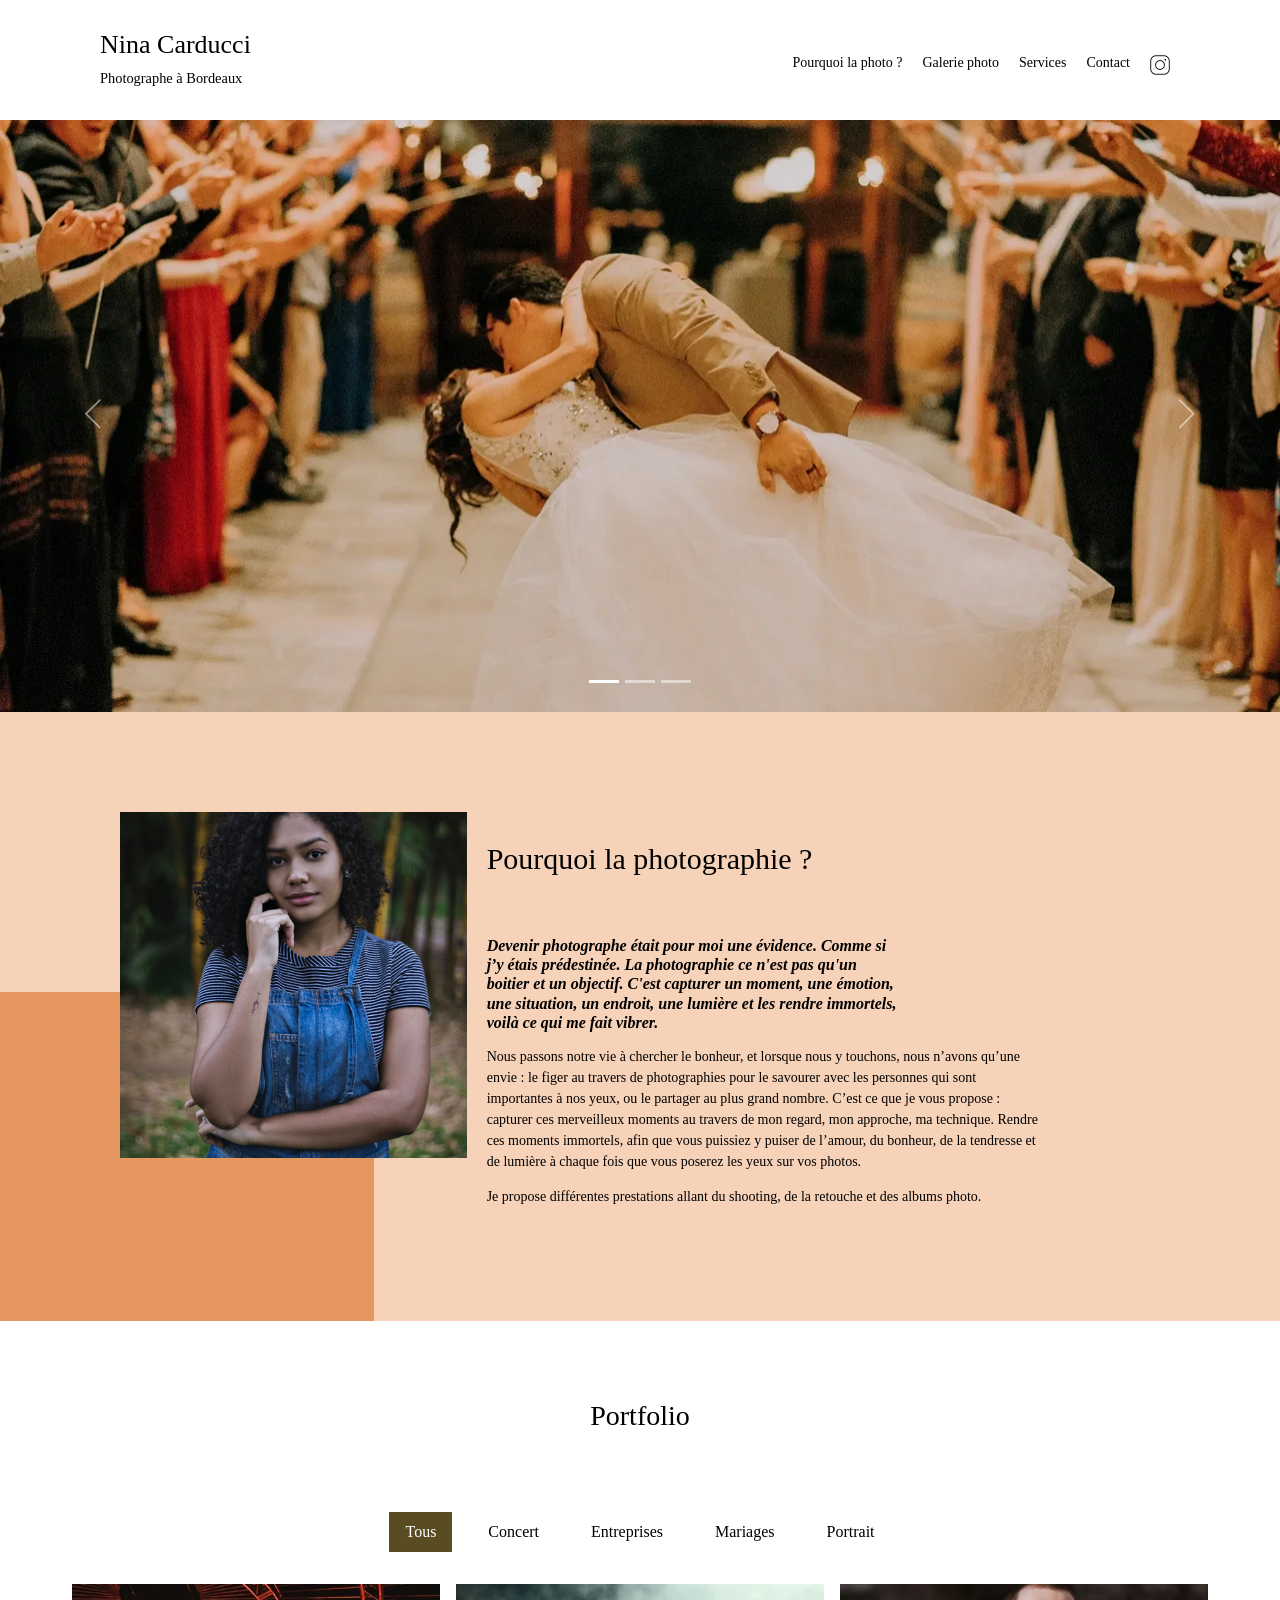
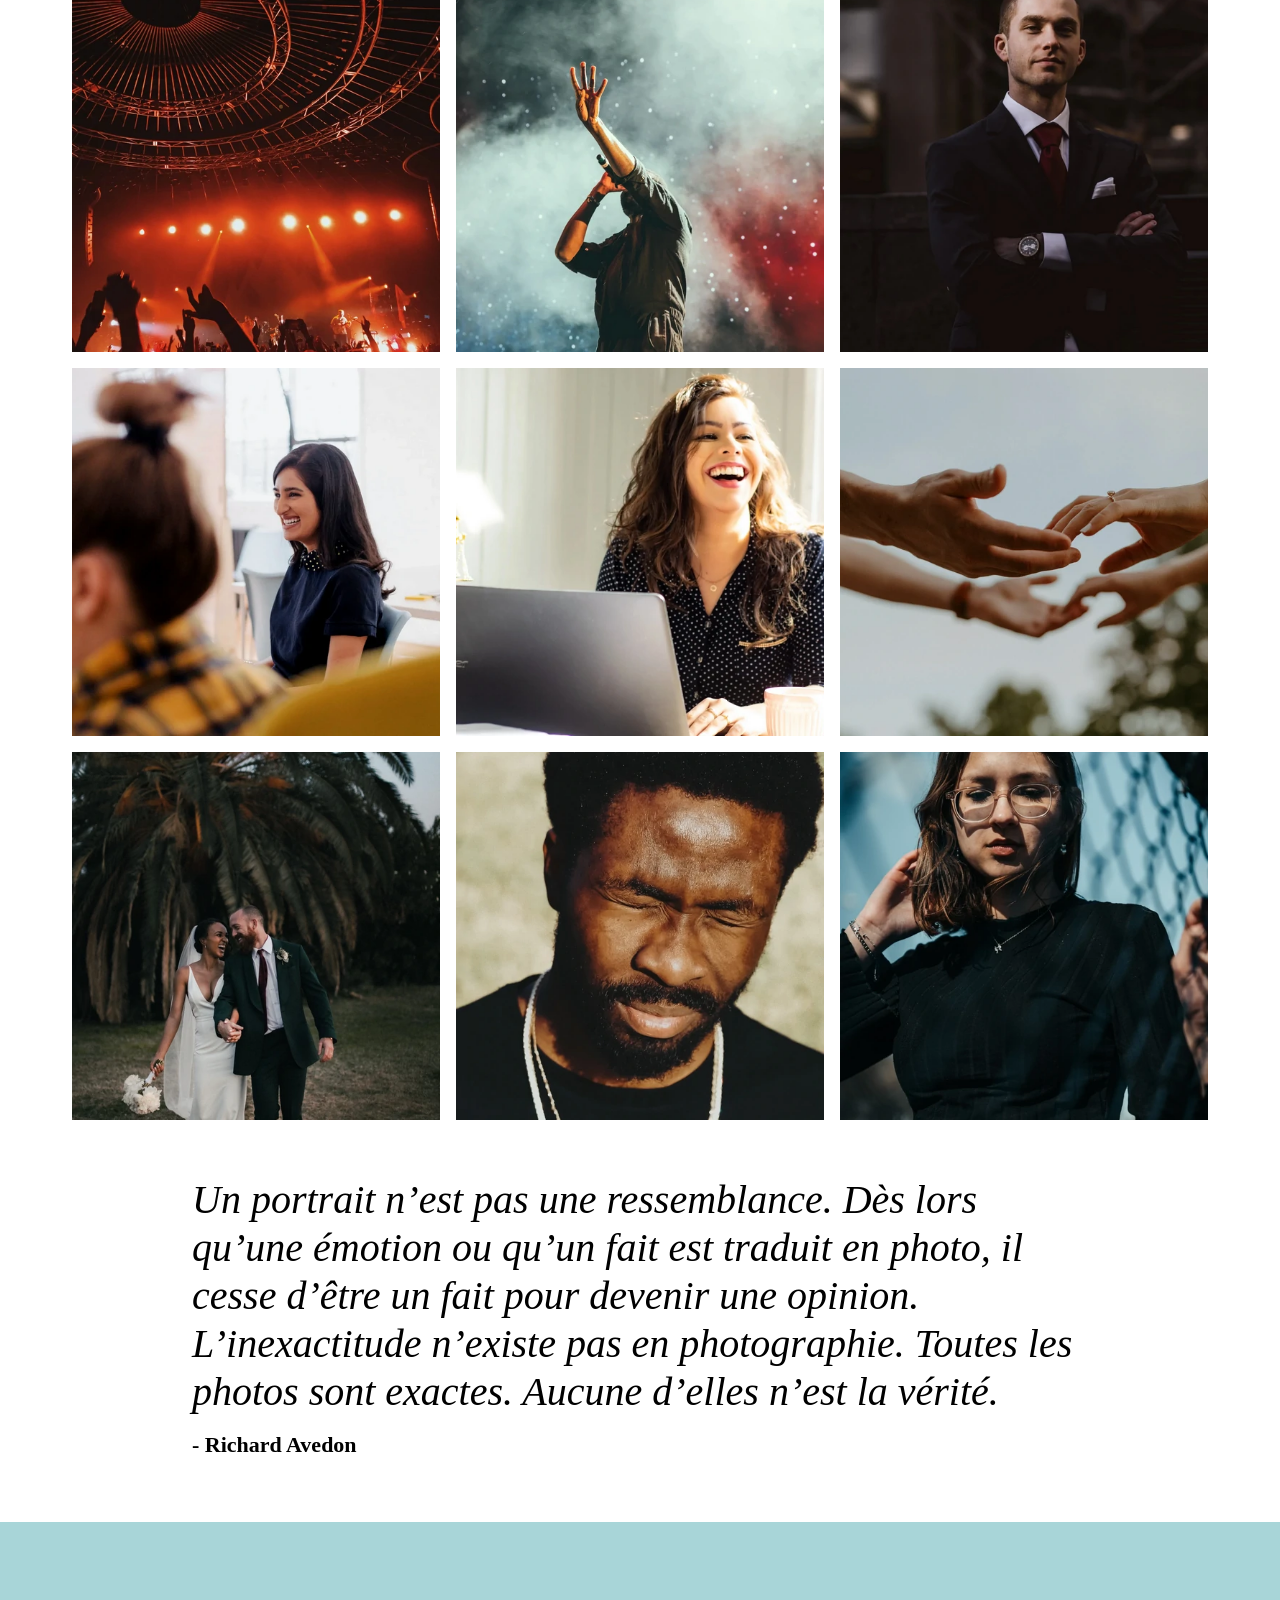
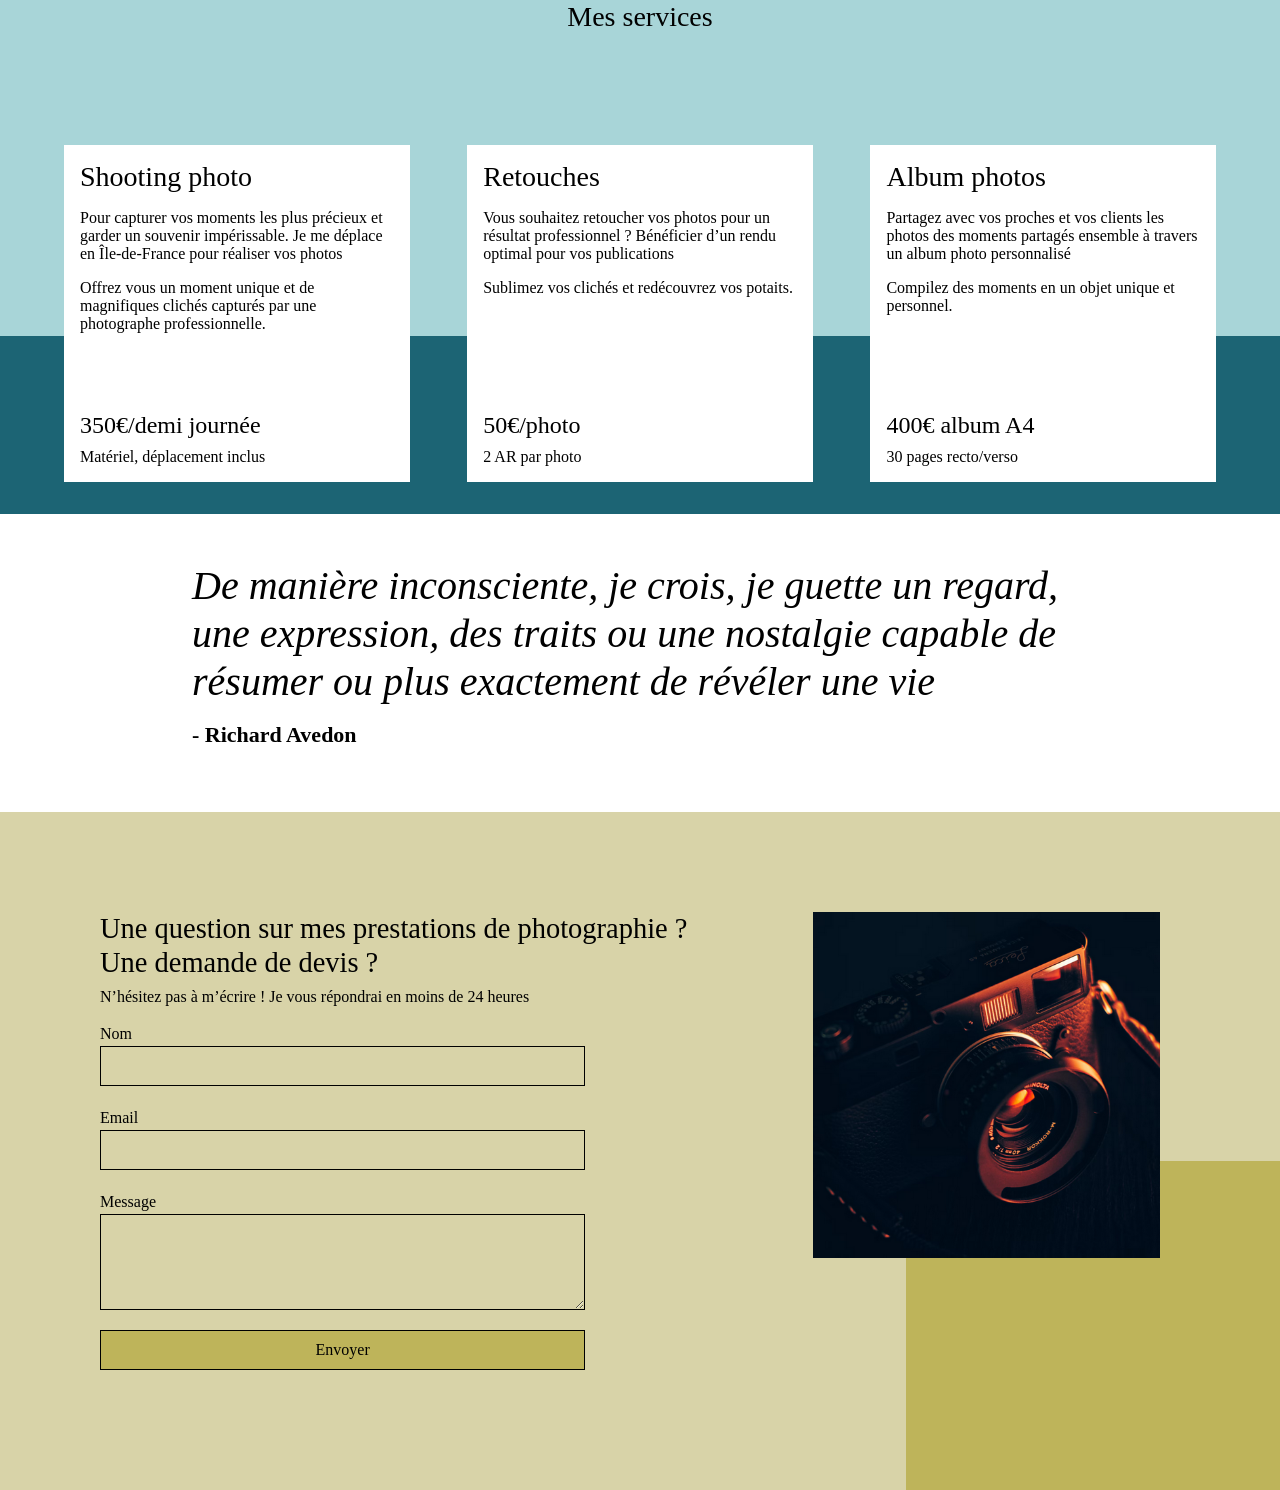
==== index.html @ cb0e4b6d "added rich snippets, social network support and fixed alt" ====
<!DOCTYPE html>
<html lang="fr">
<head>
	<meta name="viewport" content="width=device-width, initial-scale=1.0">
	<meta charset="UTF-8">
	<meta name="description" content="Site de la photographe Nina Carducci qui propose des shootings, de la retouche et des albums photo.">
	<link rel="stylesheet" href="./assets/gfont.css">
	<link rel="stylesheet" href="./assets/style.css">
	<script type="module" src="./assets/scripts.js"></script>
	<script type="module" src="./assets/carousel.js"></script>
	<script type="module" src="./assets/gallery.js"></script>
	<title>Nina Carducci - Photographe</title>

	<!-- Facebook meta tags -->
	<meta property="og:title" content="Nina Carducci - photographe à Bordeaux">
	<meta property="og:site_name" content="Nina Carducci - photographe à Bordeaux">
	<meta property="og:type" content="article">
	<meta property="og:description"
		content="Nina Carducci, photographe à Bordeaux vous propose ses services pour un shooting, une retouche ou la création d'un album personnalisé.">
	<meta property="og:image" content="./assets/images/social-network.webp">
	<meta property="og:url" content="index.html">

	<!-- Twitter meta tags  -->
	<meta name="twitter:card" content="summary_large_image">
	<meta name="twitter:title" content="Nina Carducci - photographe à Bordeaux">
	<meta name="twitter:description"
		content="Nina Carducci, photographe à Bordeaux vous propose ses services pour un shooting, une retouche ou la création d'un album personnalisé.">
	<meta name="twitter:image" content="./assets/images/social-network.webp">
	<meta name="twitter:image:alt" content="Foule dans la fosse à un concert.">

	<!-- Rich snippets -->
	<script type="application/ld+json">
	[
		{
			"@context": "https://schema.org",
			"@type": "LocalBusiness",
			"name": "Nina Carducci Photographe",
			"image": [
				"./assets/images/nina.webp",
				"./assets/images/gallery/portraits/ade-tunji-rVkhWWZFAtQ-unsplash-thumb.webp",
				"./assets/images/gallery/portraits/nino-van-prattenburg--443cl1uR_8-unsplash-thumb.webp"
			],
			"url": "index.html",
			"address": {
				"@type": "PostalAddress",
				"streetAddress": "68 avenue Alsace-Lorraine",
				"postalCode": "33200",
				"addressLocality": "Bordeaux",
				"addressCountry": "FR"
			},
			"telephone": "0556677889",
			"openingHours": "Mo,Tu,We,Th,Fr 10:00-19:00",
			"hasOfferCatalog": {
				"@type": "OfferCatalog",
				"name": "Services de Photographie",
				"itemListElement": [
					{
						"@type": "OfferCatalog",
						"name": "Shooting photo"
					},
					{
						"@type": "OfferCatalog",
						"name": "Retouches"
					},
					{
						"@type": "OfferCatalog",
						"name": "Album photos"
					}
				]
			},
			"priceRange": "$$"
		},
		{
			"@context": "https://schema.org",
			"@type": "Person",
			"name": "Nina Carducci",
			"jobTitle": "Photographe",
			"url": "index.html",
			"sameAs": [
				"https://www.instagram.com/ninacarducci.photo/?hl=fr"
			]
		},
		{
			"@context": "https://schema.org",
			"@type": "Service",
			"name": "Shooting photo",
			"description": "Pour capturer vos moments les plus précieux et garder un souvenir impérissable. Je me déplace en Île-de-France.",
			"serviceType": "Photographic Shooting",
			"provider": {
				"@type": "Person",
				"name": "Nina Carducci"
			},
			"offers": {
				"@type": "Offer",
				"priceCurrency": "EUR",
				"price": "350",
				"description": "demi journée, Matériel et déplacement inclus"
			}
		},
		{
			"@context": "https://schema.org",
			"@type": "Service",
			"name": "Retouches photo",
			"description": "Vous souhaitez retoucher vos photos pour un résultat professionnel ? Bénéficier d’un rendu optimal pour vos publications.",
			"serviceType": "Photo Retouching",
			"provider": {
				"@type": "Person",
				"name": "Nina Carducci"
			},
			"offers": {
				"@type": "Offer",
				"priceCurrency": "EUR",
				"price": "50",
				"description": "par photo, 2 Allers-Retours inclus"
			}
		},
		{
			"@context": "https://schema.org",
			"@type": "Service",
			"name": "Création d'Album photos",
			"description": "Partagez avec vos proches et vos clients les photos des moments partagés ensemble à travers un album photo personnalisé.",
			"serviceType": "Photo Album Creation",
			"provider": {
				"@type": "Person",
				"name": "Nina Carducci"
			},
			"offers": {
				"@type": "Offer",
				"priceCurrency": "EUR",
				"price": "400",
				"description": "album A4, 30 pages recto/verso"
			}
		}
	]
	</script>
</head>
<body>
	<header>
		<h1 class="name">Nina Carducci<br><span id="subtitle">Photographe à Bordeaux</span></h1>
		<nav class="nav">
			<ul>
				<li><a href="#about">Pourquoi la photo ?</a></li>
				<li><a href="#gallery">Galerie photo</a></li>
				<li><a href="#services">Services</a></li>
				<li><a href="#contact">Contact</a></li>
				<li><a class="social-link" href="https://www.instagram.com/ninacarducci.photo/?hl=fr" target="_blank"><img src="assets/images/instagram.png" alt="Instagram"></a></li>
			</ul>
		</nav>
	</header>
	<section class="carousel slide">
		<h2 class="sr-only">Carousel</h2>
		<div class="carousel-indicators"></div>
		<div class="carousel-inner">
			<img src="./assets/images/slider/slide1.webp"
			srcset="./assets/images/slider/640/slide1.webp 640w, ./assets/images/slider/960/slide1.webp 960w, ./assets/images/slider/1280/slide1.webp 1280w"
			class="carousel-item active" fetchpriority=high alt="Image de slide 1">
			<img src="./assets/images/slider/slide2.webp"
			srcset="./assets/images/slider/640/slide2.webp 640w, ./assets/images/slider/960/slide2.webp 960w, ./assets/images/slider/1280/slide2.webp 1280w"
			class="carousel-item" fetchpriority=high alt="Image de slide 2">
			<img src="./assets/images/slider/slide3.webp"
			srcset="./assets/images/slider/640/slide3.webp 640w, ./assets/images/slider/960/slide3.webp 960w, ./assets/images/slider/1280/slide3.webp 1280w"
			class="carousel-item" fetchpriority=high alt="Image de slide 3">
		</div>
		<button class="carousel-control-prev pointer" type="button">
			<img src="assets/icons/chevron_left.svg" alt="Précédent">
		</button>
		<button class="carousel-control-next pointer" type="button">
			<img src="assets/icons/chevron_right.svg" alt="Suivant">
		</button>
	</section>
	<section id="about">
		<div class="picture">
			<img src="./assets/images/nina.webp" alt="Photo de Nina">
		</div>
		<div id="about-me">
			<h2 class="about-me__title">Pourquoi la photographie ?</h2>
			<h3 class="about-me__introduction">Devenir photographe était pour moi une évidence. Comme si j’y étais prédestinée. La photographie ce n'est pas qu'un boitier et un objectif. C'est capturer un moment, une émotion, une situation, un endroit, une lumière et les rendre immortels, voilà ce qui me fait vibrer.</h3>
			<p>Nous passons notre vie à chercher le bonheur, et lorsque nous y touchons, nous n’avons qu’une envie : le figer au travers de photographies pour le savourer avec les personnes qui sont importantes à nos yeux, ou le partager au plus grand nombre.
				C’est ce que je vous propose : capturer ces merveilleux moments au travers de mon regard, mon approche, ma technique. Rendre ces moments immortels, afin que vous puissiez y puiser de l’amour, du bonheur, de la tendresse et de lumière à chaque fois que vous poserez les yeux sur vos photos.</p>
			<p>Je propose différentes prestations allant du shooting, de la retouche et des albums photo.</p>
		</div>
	</section>
	<section id="gallery">
		<div id="image-viewer" class="hidden">
			<button class="previous pointer" type="button"><img src="assets/icons/chevron_left.svg" alt="Précédent"></button>
			<img src="#" alt="Photographie plein format">
			<button class="next pointer" type="button"><img src="assets/icons/chevron_right.svg" alt="Suivant"></button>
		</div>
		<h2 class="title">Portfolio</h2>
		<div id="categories"></div>
		<div class="gallery"></div>
		<div class="quote">
			<figure>
				<blockquote>
					<p class="quote__text">Un portrait n’est pas une ressemblance. Dès lors qu’une émotion ou qu’un fait est traduit en photo, il cesse d’être un fait pour devenir une opinion. L’inexactitude n’existe pas en photographie. Toutes les photos sont exactes. Aucune d’elles n’est la vérité.</p>
				</blockquote>
				<figcaption class="quote__author">- Richard Avedon</figcaption>
			</figure>
		</div>
	</section>
	<section id="services">
		<h2 class="title">Mes services</h2>
		<div class="container">
			<div class="service">
				<div class="service__description">
					<h3 class="service__title">Shooting photo</h3>
					<p>Pour capturer vos moments les plus précieux et garder un souvenir impérissable. Je me déplace en Île-de-France pour réaliser vos photos</p>
					<p>Offrez vous un moment unique et de magnifiques clichés capturés par une photographe professionnelle.</p>
				</div>
				<div class="service__price">
					<h4>350€/demi journée</h4>
					<span>Matériel, déplacement inclus</span>
				</div>

			</div>
			<div class="service">
				<div class="service__description">
					<h3 class="service__title">Retouches</h3>
					<p>Vous souhaitez retoucher vos photos pour un résultat professionnel ? Bénéficier d’un rendu optimal pour vos publications</p>
					<p>Sublimez vos clichés et redécouvrez vos potaits.</p>
				</div>
				<div class="service__price">
					<h4>50€/photo</h4>
					<span>2 AR par photo</span>
				</div>
			</div>
			<div class="service">
				<div class="service__description">
					<h3 class="service__title">Album photos</h3>
					<p>Partagez avec vos proches et vos clients les photos des moments partagés ensemble à travers un album photo personnalisé</p>
					<p>Compilez des moments en un objet unique et personnel.</p>
				</div>
				<div class="service__price">
					<h4>400€ album A4</h4>
					<span>30 pages recto/verso</span>
				</div>
			</div>
		</div>
	</section>
	<section class="quote">
		<h2 class="sr-only">Quote</h2>
		<figure>
			<blockquote>
				<p class="quote__text">De manière inconsciente, je crois, je guette un regard, une expression, des traits ou une nostalgie capable de résumer ou plus exactement de révéler une vie</p>
			</blockquote>
			<figcaption class="quote__author">- Richard Avedon</figcaption>
		</figure>
	</section>
	<section id="contact">
		<div class="container">
			<div class="form-container">
				<h2>Une question sur mes prestations de photographie ?<br>Une demande de devis ?</h2>
				<p> N’hésitez pas à m’écrire ! Je vous répondrai en moins de 24 heures</p>
				<form action="#" method="post">
					<label for="nom">Nom</label>
					<input type="text" name="nom" id="nom">
					<label for="email">Email</label>
					<input type="email" name="email" id="email">
					<label for="message">Message</label>
					<textarea name="message" id="message" cols="30" rows="10"></textarea>
					<input type="submit" value="Envoyer">
				</form>
			</div>
			<div class="picture right">
				<img src="./assets/images/camera.webp" alt="Appareil photo">
			</div>
		</div>
	</section>
</body>
</html>
---- assets/gfont.css ----
/* cyrillic-ext */
@font-face {
    font-family: 'Inter';
    font-style: normal;
    font-weight: 400;
    font-display: swap;
    src: url(https://fonts.gstatic.com/s/inter/v20/UcCO3FwrK3iLTeHuS_nVMrMxCp50SjIw2boKoduKmMEVuLyfAZJhiI2B.woff2) format('woff2');
    unicode-range: U+0460-052F, U+1C80-1C8A, U+20B4, U+2DE0-2DFF, U+A640-A69F, U+FE2E-FE2F;
}

/* cyrillic */
@font-face {
    font-family: 'Inter';
    font-style: normal;
    font-weight: 400;
    font-display: swap;
    src: url(https://fonts.gstatic.com/s/inter/v20/UcCO3FwrK3iLTeHuS_nVMrMxCp50SjIw2boKoduKmMEVuLyfAZthiI2B.woff2) format('woff2');
    unicode-range: U+0301, U+0400-045F, U+0490-0491, U+04B0-04B1, U+2116;
}

/* greek-ext */
@font-face {
    font-family: 'Inter';
    font-style: normal;
    font-weight: 400;
    font-display: swap;
    src: url(https://fonts.gstatic.com/s/inter/v20/UcCO3FwrK3iLTeHuS_nVMrMxCp50SjIw2boKoduKmMEVuLyfAZNhiI2B.woff2) format('woff2');
    unicode-range: U+1F00-1FFF;
}

/* greek */
@font-face {
    font-family: 'Inter';
    font-style: normal;
    font-weight: 400;
    font-display: swap;
    src: url(https://fonts.gstatic.com/s/inter/v20/UcCO3FwrK3iLTeHuS_nVMrMxCp50SjIw2boKoduKmMEVuLyfAZxhiI2B.woff2) format('woff2');
    unicode-range: U+0370-0377, U+037A-037F, U+0384-038A, U+038C, U+038E-03A1, U+03A3-03FF;
}

/* vietnamese */
@font-face {
    font-family: 'Inter';
    font-style: normal;
    font-weight: 400;
    font-display: swap;
    src: url(https://fonts.gstatic.com/s/inter/v20/UcCO3FwrK3iLTeHuS_nVMrMxCp50SjIw2boKoduKmMEVuLyfAZBhiI2B.woff2) format('woff2');
    unicode-range: U+0102-0103, U+0110-0111, U+0128-0129, U+0168-0169, U+01A0-01A1, U+01AF-01B0, U+0300-0301, U+0303-0304, U+0308-0309, U+0323, U+0329, U+1EA0-1EF9, U+20AB;
}

/* latin-ext */
@font-face {
    font-family: 'Inter';
    font-style: normal;
    font-weight: 400;
    font-display: swap;
    src: url(https://fonts.gstatic.com/s/inter/v20/UcCO3FwrK3iLTeHuS_nVMrMxCp50SjIw2boKoduKmMEVuLyfAZFhiI2B.woff2) format('woff2');
    unicode-range: U+0100-02BA, U+02BD-02C5, U+02C7-02CC, U+02CE-02D7, U+02DD-02FF, U+0304, U+0308, U+0329, U+1D00-1DBF, U+1E00-1E9F, U+1EF2-1EFF, U+2020, U+20A0-20AB, U+20AD-20C0, U+2113, U+2C60-2C7F, U+A720-A7FF;
}

/* latin */
@font-face {
    font-family: 'Inter';
    font-style: normal;
    font-weight: 400;
    font-display: swap;
    src: url(https://fonts.gstatic.com/s/inter/v20/UcCO3FwrK3iLTeHuS_nVMrMxCp50SjIw2boKoduKmMEVuLyfAZ9hiA.woff2) format('woff2');
    unicode-range: U+0000-00FF, U+0131, U+0152-0153, U+02BB-02BC, U+02C6, U+02DA, U+02DC, U+0304, U+0308, U+0329, U+2000-206F, U+20AC, U+2122, U+2191, U+2193, U+2212, U+2215, U+FEFF, U+FFFD;
}

/* cyrillic-ext */
@font-face {
    font-family: 'Spectral';
    font-style: italic;
    font-weight: 300;
    font-display: swap;
    src: url(https://fonts.gstatic.com/s/spectral/v15/rnCu-xNNww_2s0amA9M8qtHEWfmFXUIJ.woff2) format('woff2');
    unicode-range: U+0460-052F, U+1C80-1C8A, U+20B4, U+2DE0-2DFF, U+A640-A69F, U+FE2E-FE2F;
}

/* cyrillic */
@font-face {
    font-family: 'Spectral';
    font-style: italic;
    font-weight: 300;
    font-display: swap;
    src: url(https://fonts.gstatic.com/s/spectral/v15/rnCu-xNNww_2s0amA9M8qtHEWfCFXUIJ.woff2) format('woff2');
    unicode-range: U+0301, U+0400-045F, U+0490-0491, U+04B0-04B1, U+2116;
}

/* vietnamese */
@font-face {
    font-family: 'Spectral';
    font-style: italic;
    font-weight: 300;
    font-display: swap;
    src: url(https://fonts.gstatic.com/s/spectral/v15/rnCu-xNNww_2s0amA9M8qtHEWfuFXUIJ.woff2) format('woff2');
    unicode-range: U+0102-0103, U+0110-0111, U+0128-0129, U+0168-0169, U+01A0-01A1, U+01AF-01B0, U+0300-0301, U+0303-0304, U+0308-0309, U+0323, U+0329, U+1EA0-1EF9, U+20AB;
}

/* latin-ext */
@font-face {
    font-family: 'Spectral';
    font-style: italic;
    font-weight: 300;
    font-display: swap;
    src: url(https://fonts.gstatic.com/s/spectral/v15/rnCu-xNNww_2s0amA9M8qtHEWfqFXUIJ.woff2) format('woff2');
    unicode-range: U+0100-02BA, U+02BD-02C5, U+02C7-02CC, U+02CE-02D7, U+02DD-02FF, U+0304, U+0308, U+0329, U+1D00-1DBF, U+1E00-1E9F, U+1EF2-1EFF, U+2020, U+20A0-20AB, U+20AD-20C0, U+2113, U+2C60-2C7F, U+A720-A7FF;
}

/* latin */
@font-face {
    font-family: 'Spectral';
    font-style: italic;
    font-weight: 300;
    font-display: swap;
    src: url(https://fonts.gstatic.com/s/spectral/v15/rnCu-xNNww_2s0amA9M8qtHEWfSFXQ.woff2) format('woff2');
    unicode-range: U+0000-00FF, U+0131, U+0152-0153, U+02BB-02BC, U+02C6, U+02DA, U+02DC, U+0304, U+0308, U+0329, U+2000-206F, U+20AC, U+2122, U+2191, U+2193, U+2212, U+2215, U+FEFF, U+FFFD;
}

/* cyrillic-ext */
@font-face {
    font-family: 'Spectral';
    font-style: italic;
    font-weight: 400;
    font-display: swap;
    src: url(https://fonts.gstatic.com/s/spectral/v15/rnCt-xNNww_2s0amA9M8onfmTMuk.woff2) format('woff2');
    unicode-range: U+0460-052F, U+1C80-1C8A, U+20B4, U+2DE0-2DFF, U+A640-A69F, U+FE2E-FE2F;
}

/* cyrillic */
@font-face {
    font-family: 'Spectral';
    font-style: italic;
    font-weight: 400;
    font-display: swap;
    src: url(https://fonts.gstatic.com/s/spectral/v15/rnCt-xNNww_2s0amA9M8on7mTMuk.woff2) format('woff2');
    unicode-range: U+0301, U+0400-045F, U+0490-0491, U+04B0-04B1, U+2116;
}

/* vietnamese */
@font-face {
    font-family: 'Spectral';
    font-style: italic;
    font-weight: 400;
    font-display: swap;
    src: url(https://fonts.gstatic.com/s/spectral/v15/rnCt-xNNww_2s0amA9M8onXmTMuk.woff2) format('woff2');
    unicode-range: U+0102-0103, U+0110-0111, U+0128-0129, U+0168-0169, U+01A0-01A1, U+01AF-01B0, U+0300-0301, U+0303-0304, U+0308-0309, U+0323, U+0329, U+1EA0-1EF9, U+20AB;
}

/* latin-ext */
@font-face {
    font-family: 'Spectral';
    font-style: italic;
    font-weight: 400;
    font-display: swap;
    src: url(https://fonts.gstatic.com/s/spectral/v15/rnCt-xNNww_2s0amA9M8onTmTMuk.woff2) format('woff2');
    unicode-range: U+0100-02BA, U+02BD-02C5, U+02C7-02CC, U+02CE-02D7, U+02DD-02FF, U+0304, U+0308, U+0329, U+1D00-1DBF, U+1E00-1E9F, U+1EF2-1EFF, U+2020, U+20A0-20AB, U+20AD-20C0, U+2113, U+2C60-2C7F, U+A720-A7FF;
}

/* latin */
@font-face {
    font-family: 'Spectral';
    font-style: italic;
    font-weight: 400;
    font-display: swap;
    src: url(https://fonts.gstatic.com/s/spectral/v15/rnCt-xNNww_2s0amA9M8onrmTA.woff2) format('woff2');
    unicode-range: U+0000-00FF, U+0131, U+0152-0153, U+02BB-02BC, U+02C6, U+02DA, U+02DC, U+0304, U+0308, U+0329, U+2000-206F, U+20AC, U+2122, U+2191, U+2193, U+2212, U+2215, U+FEFF, U+FFFD;
}

/* cyrillic-ext */
@font-face {
    font-family: 'Spectral';
    font-style: italic;
    font-weight: 800;
    font-display: swap;
    src: url(https://fonts.gstatic.com/s/spectral/v15/rnCu-xNNww_2s0amA9M8qt3AWfmFXUIJ.woff2) format('woff2');
    unicode-range: U+0460-052F, U+1C80-1C8A, U+20B4, U+2DE0-2DFF, U+A640-A69F, U+FE2E-FE2F;
}

/* cyrillic */
@font-face {
    font-family: 'Spectral';
    font-style: italic;
    font-weight: 800;
    font-display: swap;
    src: url(https://fonts.gstatic.com/s/spectral/v15/rnCu-xNNww_2s0amA9M8qt3AWfCFXUIJ.woff2) format('woff2');
    unicode-range: U+0301, U+0400-045F, U+0490-0491, U+04B0-04B1, U+2116;
}

/* vietnamese */
@font-face {
    font-family: 'Spectral';
    font-style: italic;
    font-weight: 800;
    font-display: swap;
    src: url(https://fonts.gstatic.com/s/spectral/v15/rnCu-xNNww_2s0amA9M8qt3AWfuFXUIJ.woff2) format('woff2');
    unicode-range: U+0102-0103, U+0110-0111, U+0128-0129, U+0168-0169, U+01A0-01A1, U+01AF-01B0, U+0300-0301, U+0303-0304, U+0308-0309, U+0323, U+0329, U+1EA0-1EF9, U+20AB;
}

/* latin-ext */
@font-face {
    font-family: 'Spectral';
    font-style: italic;
    font-weight: 800;
    font-display: swap;
    src: url(https://fonts.gstatic.com/s/spectral/v15/rnCu-xNNww_2s0amA9M8qt3AWfqFXUIJ.woff2) format('woff2');
    unicode-range: U+0100-02BA, U+02BD-02C5, U+02C7-02CC, U+02CE-02D7, U+02DD-02FF, U+0304, U+0308, U+0329, U+1D00-1DBF, U+1E00-1E9F, U+1EF2-1EFF, U+2020, U+20A0-20AB, U+20AD-20C0, U+2113, U+2C60-2C7F, U+A720-A7FF;
}

/* latin */
@font-face {
    font-family: 'Spectral';
    font-style: italic;
    font-weight: 800;
    font-display: swap;
    src: url(https://fonts.gstatic.com/s/spectral/v15/rnCu-xNNww_2s0amA9M8qt3AWfSFXQ.woff2) format('woff2');
    unicode-range: U+0000-00FF, U+0131, U+0152-0153, U+02BB-02BC, U+02C6, U+02DA, U+02DC, U+0304, U+0308, U+0329, U+2000-206F, U+20AC, U+2122, U+2191, U+2193, U+2212, U+2215, U+FEFF, U+FFFD;
}

/* cyrillic-ext */
@font-face {
    font-family: 'Spectral';
    font-style: normal;
    font-weight: 400;
    font-display: swap;
    src: url(https://fonts.gstatic.com/s/spectral/v15/rnCr-xNNww_2s0amA9M0knj-SA.woff2) format('woff2');
    unicode-range: U+0460-052F, U+1C80-1C8A, U+20B4, U+2DE0-2DFF, U+A640-A69F, U+FE2E-FE2F;
}

/* cyrillic */
@font-face {
    font-family: 'Spectral';
    font-style: normal;
    font-weight: 400;
    font-display: swap;
    src: url(https://fonts.gstatic.com/s/spectral/v15/rnCr-xNNww_2s0amA9M9knj-SA.woff2) format('woff2');
    unicode-range: U+0301, U+0400-045F, U+0490-0491, U+04B0-04B1, U+2116;
}

/* vietnamese */
@font-face {
    font-family: 'Spectral';
    font-style: normal;
    font-weight: 400;
    font-display: swap;
    src: url(https://fonts.gstatic.com/s/spectral/v15/rnCr-xNNww_2s0amA9M2knj-SA.woff2) format('woff2');
    unicode-range: U+0102-0103, U+0110-0111, U+0128-0129, U+0168-0169, U+01A0-01A1, U+01AF-01B0, U+0300-0301, U+0303-0304, U+0308-0309, U+0323, U+0329, U+1EA0-1EF9, U+20AB;
}

/* latin-ext */
@font-face {
    font-family: 'Spectral';
    font-style: normal;
    font-weight: 400;
    font-display: swap;
    src: url(https://fonts.gstatic.com/s/spectral/v15/rnCr-xNNww_2s0amA9M3knj-SA.woff2) format('woff2');
    unicode-range: U+0100-02BA, U+02BD-02C5, U+02C7-02CC, U+02CE-02D7, U+02DD-02FF, U+0304, U+0308, U+0329, U+1D00-1DBF, U+1E00-1E9F, U+1EF2-1EFF, U+2020, U+20A0-20AB, U+20AD-20C0, U+2113, U+2C60-2C7F, U+A720-A7FF;
}

/* latin */
@font-face {
    font-family: 'Spectral';
    font-style: normal;
    font-weight: 400;
    font-display: swap;
    src: url(https://fonts.gstatic.com/s/spectral/v15/rnCr-xNNww_2s0amA9M5kng.woff2) format('woff2');
    unicode-range: U+0000-00FF, U+0131, U+0152-0153, U+02BB-02BC, U+02C6, U+02DA, U+02DC, U+0304, U+0308, U+0329, U+2000-206F, U+20AC, U+2122, U+2191, U+2193, U+2212, U+2215, U+FEFF, U+FFFD;
}
---- assets/style.css ----
.sr-only {
	position: absolute;
	width: 1px;
	height: 1px;
	padding: 0;
	margin: -1px;
	overflow: hidden;
	clip: rect(0, 0, 0, 0);
	white-space: nowrap;
	border-width: 0;
}

.hidden {
	display: none !important;
}

h4 {
	margin-top: 0;
	margin-bottom: 0.5rem;
	font-weight: 500;
	line-height: 1.2;
}

p {
	display: block;
	margin-block-start: 1em;
	margin-block-end: 1em;
	margin-inline-start: 0px;
	margin-inline-end: 0px;
	unicode-bidi: isolate;
}

* {
	font-family: 'Inter';
	font-style: normal;
	box-sizing: border-box;
	scroll-behavior: smooth;
}

#subtitle {
	font-size: 0.9rem;
}

body {
	max-width: 1920px;
	margin: auto;
}

blockquote,
figure {
	margin: 0 0 1rem;
}

.pointer {
	cursor: pointer;
}

.differed-img {
	visibility: hidden;
}

header {
	background-color: white;
	position: sticky;
	top:0;
	z-index: 1000;
	display: flex;
	justify-content: space-between;
	padding-inline: 100px;
	padding-block: 30px;
	align-items: center;
}

header .name {
	font-size: 26px;
	font-weight: 500;
	margin: 0;
}

.nav ul {
	display: flex;
	list-style-type: none;
	font-size: 14px;
	margin-bottom: 0;
}

.nav li {
	padding-inline: 10px;
}

.nav a {
	text-decoration: none;
	color: #000
}

.social-link img {
	width: 20px;
}

.carousel {
	position: relative;
}

.carousel-inner {
	display: flex;
	overflow: hidden;
}

.carousel-item {
	display: flex;
	width: 100%;
}

.carousel-item img {
	width: 100%;
}

.carousel-indicators {
	position: absolute;
	left: 50%;
	bottom: 10px;
	z-index: 1;
	transform: translateX(-50%);
	margin-bottom: 1rem;
}

.carousel-indicators button {
	border-radius: 0;
	border: 0;
	width: 30px;
	height: 3px;
	margin-left: 3px;
	margin-right: 3px;
	opacity: 50%;
	background: white;
}

.carousel-indicators button.active {
	opacity: 100%;
}

button[class^="carousel-control"] {
	position: absolute;
	top: 0;
	height: 100%;
	width: 15%;
	background: none;
	border: 0;
	color: white;
	opacity: 50%;
}

button[class^="carousel-control"] > img {
	width: 3.5rem;
	height: 3.5rem;
	pointer-events: none;
	filter: invert(1);
}

.carousel-control-prev {
	left: 0;
}

.carousel-control-next {
	right: 0;
}

#about {
	display: flex;
	background-color: #F6D2B8;
	padding-inline: 100px;
	padding-block: 100px;
	position: relative;
}

#about .picture::before {
	content: ' ';
	background-color: #E5975F;
	width: 374px;
	height: 329px;
	position: absolute;
	bottom: 0;
	left: 0;
	z-index: -1;
}

.picture {
	max-width: 95%;
	aspect-ratio: 1;
	position: unset;
	flex: 1;
	margin: 0 20px;
	z-index: 0;
}

.picture img {
	width: 100%;
}

#about-me {
	flex: 2
}

.about-me__title {
	margin-top: 1em;
	margin-bottom: 60px;
	font-size: 30px;
	font-weight: 500;
}

.about-me__introduction {
	font-family: 'Spectral';
	font-weight: 800;
	font-style: italic;
	width: 60%;
	font-size: 1rem;
	margin: 0;
	margin-bottom: 0.5rem;
	line-height: 1.2;
}

#about-me p {
	width: 80%;
	font-size: 14px;
	line-height: 1.5;
}

.title {
	text-align: center;
	padding-block: 2em;
	font-size: 1.75rem;
	font-weight: 500;
	z-index: 1;
}

#categories,
#categories button {
	height: 40px;
}

#categories {
	display: flex;
	justify-content: center;
	align-items: center;
	gap: 20px;
	flex-wrap: wrap;
	margin-top: 1.5rem;
	margin-bottom: 1.5rem;
	height: fit-content;
}

#categories button {
	background: none;
	border: 0;
	border-radius: 0;
	color: black;
	padding: 0.5rem 1rem;
	transition: color 0.15s ease-in-out, background-color 0.15s ease-in-out, border-color 0.15s ease-in-out;
	font-size: 1rem;
	font-weight: 400;
	line-height: 1.5;
	cursor: pointer;
}

#categories button.active {
	background: #594b22;
	color: white;
	cursor: default;
}

#image-viewer {
	display: flex;
	justify-content: center;
	align-items: center;
	position: fixed;
	width: 100%;
	height: 100%;
	top: 0;
	left: 0;
	background: #000000b7;
	z-index: 9999;
}

#image-viewer button {
	display: flex;
	justify-content: center;
	align-items: center;
	width: 40px;
	height: 40px;
	border: 0;
	border-radius: 0;
	color: black;
}

#image-viewer button img {
	height: 30px;
	pointer-events: none;
}

#image-viewer button.previous {
	position: absolute;
	top: 50%;
	left: 5px;
	transform: translateY(-50%);
}

#image-viewer button.next {
	position: absolute;
	top: 50%;
	right: 5px;
	transform: translateY(-50%);
}

#image-viewer>img {
	max-width: 80%;
	max-height: 80%;
}

.gallery .nav {
	justify-content: center;
}

.nav-pills .nav-link.active, .nav-pills .show > .nav-link {
	cursor: default;
	color: #fff;
	background-color: #585328;
	border-radius:0 ;
}

.nav-pills .nav-link {
	color: #000
}

.item-column {
	position: relative;
	margin-bottom: 0 !important;
	padding: 0;
}

.item-column::after{
	content: "";
	display: block;
	padding-bottom: 100%;

}

.gallery {
	display: flex;
	flex-wrap: wrap;
	justify-content: center;
}

.gallery img {
	width: 30%;
	aspect-ratio: 1;
	object-fit: cover;
	padding: .5em;
	cursor: pointer;
}

.mg-prev, .mg-next {
	width: 30px;
	height: 30px;
	border-radius: 00%;
	justify-content: center;
	align-items: center;
	display: flex;
	font-size: 24px;
	cursor: pointer;
}

.quote {
	font-family: 'Spectral';
	font-style: italic;
	width: 70%;
	margin: auto;
	padding-block: 3em;
}

.quote__text {
	font-family: 'Spectral';
	font-style: italic;
	font-weight: 300;
	font-size: calc(1.375rem + 1.5vw);
	margin: 0;
	margin-bottom: 0.5rem;
	line-height: 1.2;
}

.quote__author {
	font-family: Spectral;
	font-weight: 800;
	font-size: 22px;
}

#services {
	display: flex;
	flex-direction: column;
	align-items: center;
	margin: auto;
	background-color: #A8D5D8 ;
	position: relative;
}

#services::before{
	content: ' ';
	background-color: #1C6474;
	position: absolute;
	width: 100%;
	height: 30%;
	bottom: 0;
	left: 0;
	z-index: 0;
}

#services .container {
	justify-content: space-between;
	display: flex;
	padding: 2rem 4rem;
	max-width: 1425px;
}

.service__title {
	font-size: 1.75rem;
	font-weight: 500;
	margin: 0;
}

.service {
	background-color: white;
	max-width: 390px;
	width: 30%;
	height: 337px;
	padding: 1em;
	display: flex;
	flex-direction: column;
	justify-content: space-between;
	z-index: 1;
}

.service__price h4 {
	font-size: 1.5rem;
}

#contact {
	margin: auto;
	background-color: #D8D3A8 ;
	position: relative;
	padding-inline: 100px;
	padding-block: 100px;
}

#contact .container {
	display: flex;
}

.picture.right::before {
	content: ' ';
	background-color: #BEB45A;
	width: 374px;
	height: 329px;
	position: absolute;
	bottom: 0;
	right: 0;
	z-index: -1;
}

.form-container {
	flex : 2;
}

.form-container h2 {
	font-size: calc(1.3rem + 0.6vw);
	margin-top: 0;
	margin-bottom: 0.5rem;
	font-weight: 500;
	line-height: 1.2;
}

.form-container p {
	margin-top: 0;
	margin-bottom: 1rem;
}

form {
	display: flex;
	flex-direction: column;
	width: 70%;
	align-items: flex-start;
}

form label {
	line-height: 1.5;
}

form input {
	width: 100%;
	background-color: transparent;
	border: solid 1px;
	height: 2.5em;
	margin: 0;
	margin-bottom: 20px;
	padding: 1px 0;
	font-family: inherit;
	font-size: inherit;
	line-height: inherit;
}

form textarea {
	width: 100%;
	background-color: transparent;
	border: solid 1px;
	height: 5em;
	line-height: 2.5em;
	font-size: 1.2em;
	margin-bottom: 20px;
}

input[type="submit"] {
	background-color: #BEB45A;
	padding: .5em 1em
}

@media (min-width: 1200px) {
	.quote__text {
		font-size: 2.5rem;
	}

	h4,
	.h4 {
		font-size: 1.5rem;
	}
}

@media all and (max-width: 1180px) {
	#about, #contact .container {
		align-items: center;
	}
	.about-me__title {
		margin-top: 0;
		margin-bottom: 1em;
	}
	#about-me h3, #about-me p {
		width: 100%;
	}
}

@media all and (max-width: 1000px) {
	#about{
		flex-direction: column;

	}
	#about .picture::before {
		width: 100%;
		height: 30%;
		position: absolute;
		bottom: auto;
		top: 0;
		left: 0;
		z-index: -1;
	}
	.about-me__title{
		text-align: center;
		margin-top: 1em;
	}
	#services .container {
		flex-direction: column;
		gap: 4rem;
	}
	.service {
		width: 100%;
		max-width: 100%;
		height: auto;
	}
	.service__description{
		margin-bottom: 1em;
	}

	#services::before{
		width: 30%;
		height: 100%;
		bottom: 0;
		right: 0;
		left: auto;
		z-index: 0;
	}

	#contact .container {
		flex-direction: column;
	}
	#contact .picture.right {
		margin-top: 1em;
	}
	.picture.right::before {
		width: 100%;
		height: 30%;
		position: absolute;
		bottom: 0;
		right: 0;
		z-index: -1;
	}
}

@media all and (max-width: 768px) {
	.gallery img {
		width: 42%;
	}
}

@media all and (max-width: 576px) {
	.gallery img {
		width: 99%;
	}

	.service__title {
		font-size: 1.5rem;
	}
}

@media all and (max-width: 650px) {
	header {
		flex-direction: column;
		padding-inline: 0;
	}
	header .nav, header .nav ul {
		width: 100%;
		padding: 0 0 0 0;
	}
	header .nav li {
		flex: 1;
		padding-block: 1em;
		text-align: center;
	}
	#about .picture::before, .picture.right::before {
		height: 150px;
	}
	#services .container {
		align-items: center;
	}
	.service {
		max-width: 90%;
	}
	#about, #contact {
		padding-inline: 2em;
		padding-block: 2em;
	}
	form {
		width: 100%;
	}
}
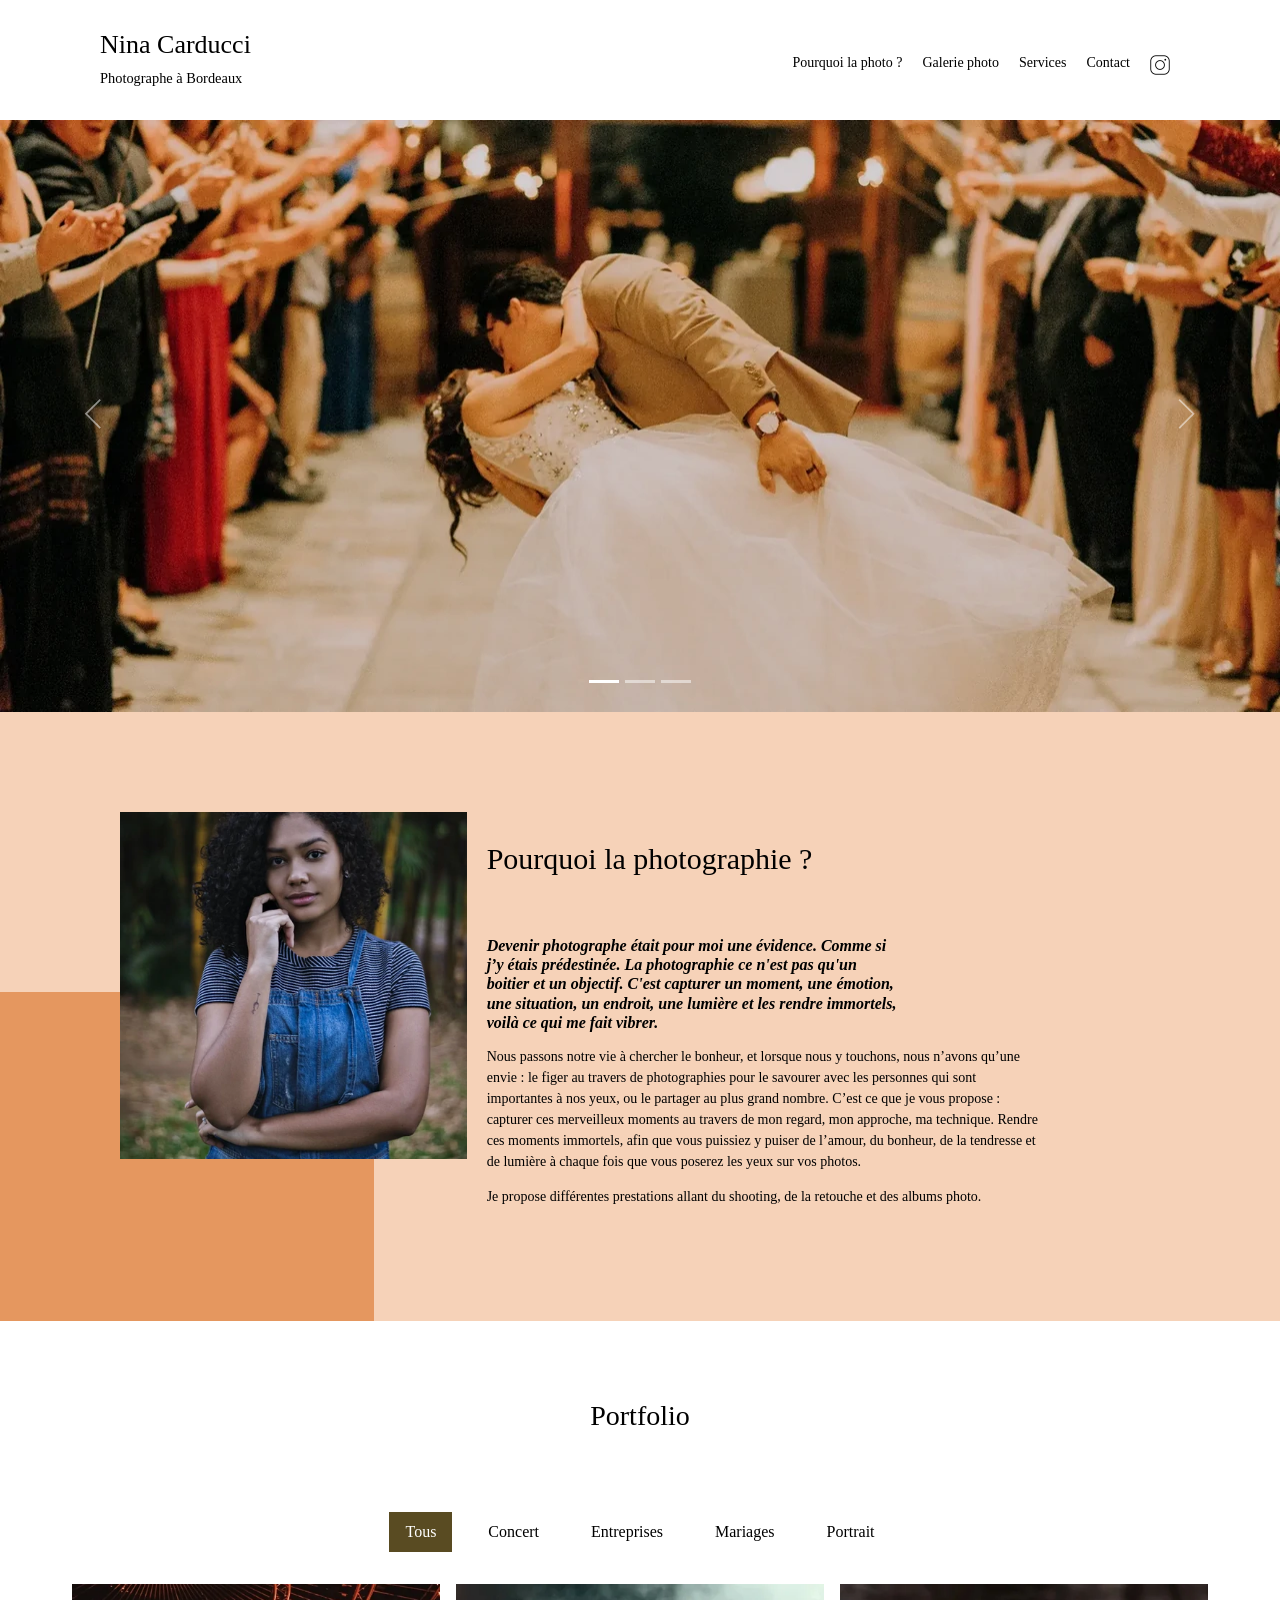
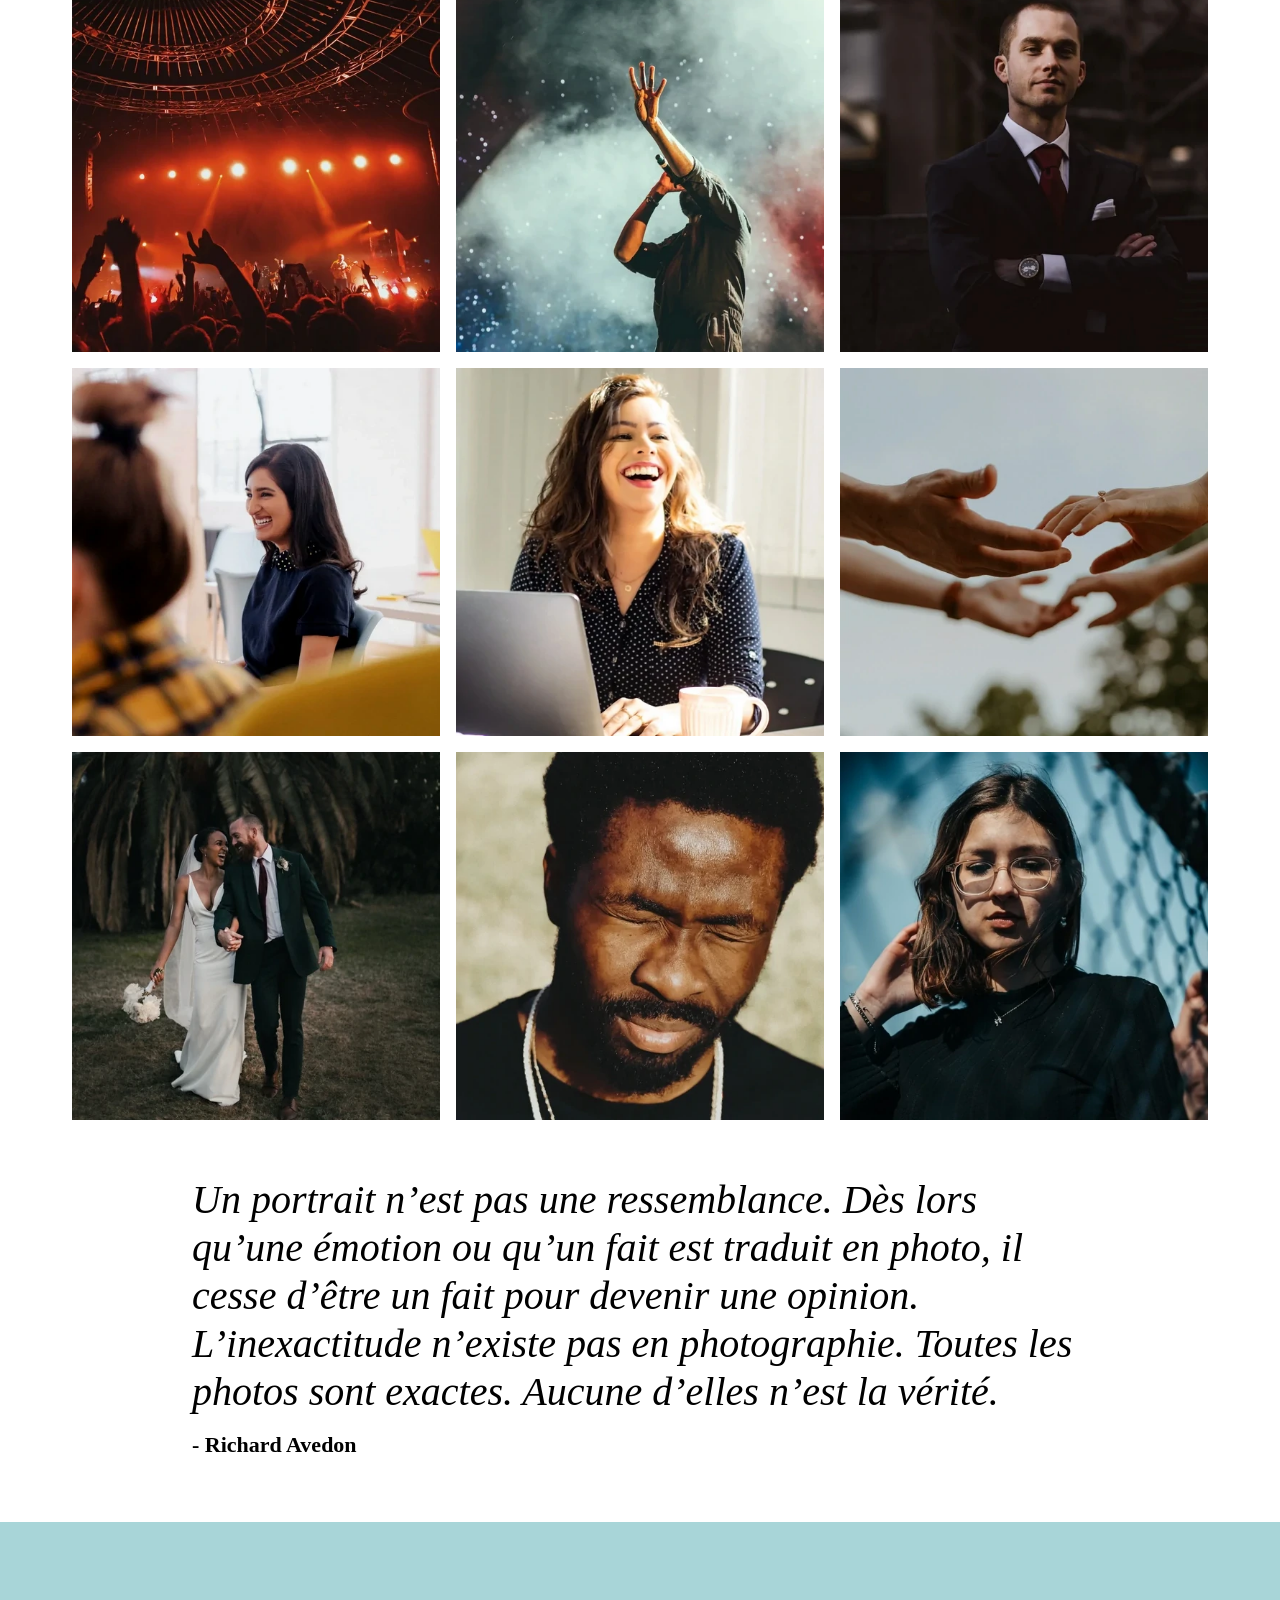
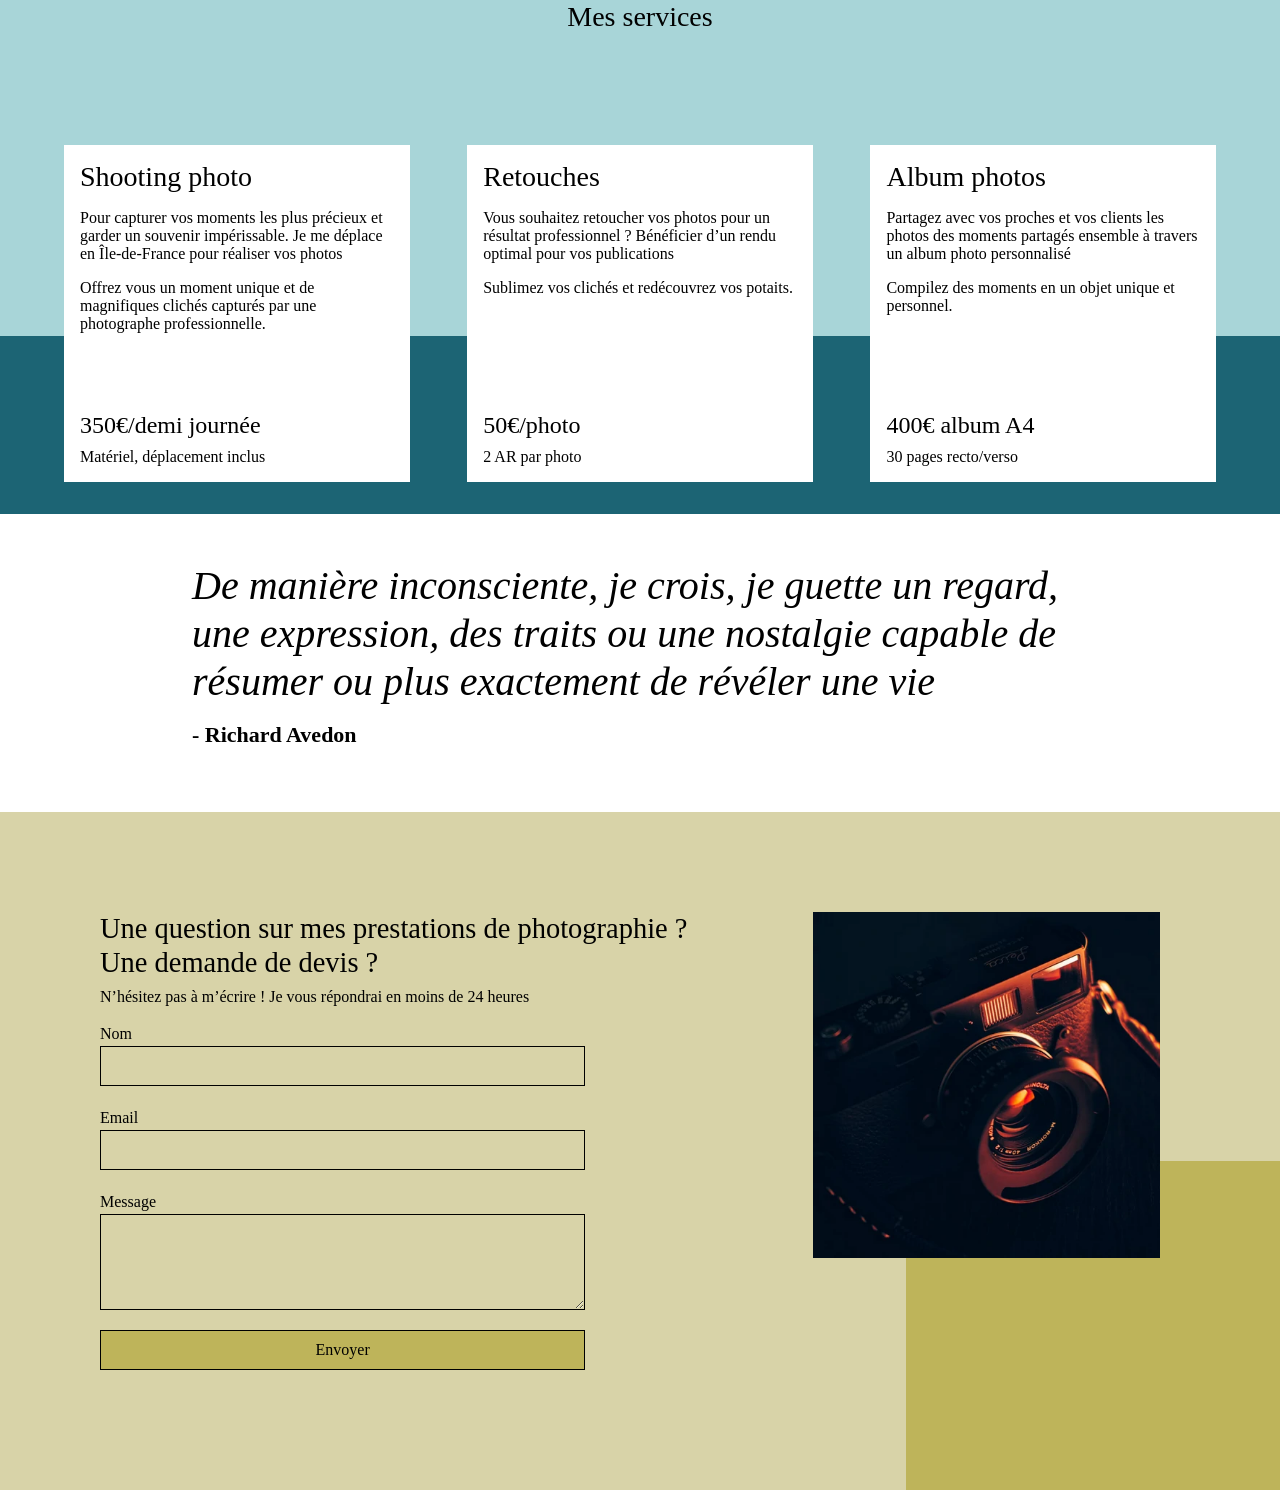
==== commit 121d4beb: "Removed maugallery and bootstrap files, optimized Nina and Camera images, optimized galery thumbnail" ====
--- a/index.html
+++ b/index.html
@@ -152,13 +152,13 @@
 		<div class="carousel-indicators"></div>
 		<div class="carousel-inner">
 			<img src="./assets/images/slider/slide1.webp"
-			srcset="./assets/images/slider/640/slide1.webp 640w, ./assets/images/slider/960/slide1.webp 960w, ./assets/images/slider/1280/slide1.webp 1280w"
+			srcset="./assets/images/slider/640/slide1.webp 640w, ./assets/images/slider/960/slide1.webp 960w, ./assets/images/slider/1280/slide1.webp 1280w, ./assets/images/slider/slide1.webp 1900w"
 			class="carousel-item active" fetchpriority=high alt="Image de slide 1">
 			<img src="./assets/images/slider/slide2.webp"
-			srcset="./assets/images/slider/640/slide2.webp 640w, ./assets/images/slider/960/slide2.webp 960w, ./assets/images/slider/1280/slide2.webp 1280w"
+			srcset="./assets/images/slider/640/slide2.webp 640w, ./assets/images/slider/960/slide2.webp 960w, ./assets/images/slider/1280/slide2.webp 1280w, ./assets/images/slider/slide2.webp 1900w"
 			class="carousel-item" fetchpriority=high alt="Image de slide 2">
 			<img src="./assets/images/slider/slide3.webp"
-			srcset="./assets/images/slider/640/slide3.webp 640w, ./assets/images/slider/960/slide3.webp 960w, ./assets/images/slider/1280/slide3.webp 1280w"
+			srcset="./assets/images/slider/640/slide3.webp 640w, ./assets/images/slider/960/slide3.webp 960w, ./assets/images/slider/1280/slide3.webp 1280w, ./assets/images/slider/slide3.webp 1900w"
 			class="carousel-item" fetchpriority=high alt="Image de slide 3">
 		</div>
 		<button class="carousel-control-prev pointer" type="button">
@@ -170,7 +170,8 @@
 	</section>
 	<section id="about">
 		<div class="picture">
-			<img src="./assets/images/nina.webp" alt="Photo de Nina">
+			<img srcset="./assets/images/nina-1000w.webp 1000w, ./assets/images/nina-1216w.webp 1216w, ./assets/images/nina-1550w.webp 1550w"
+			alt="Photo de Nina">
 		</div>
 		<div id="about-me">
 			<h2 class="about-me__title">Pourquoi la photographie ?</h2>
@@ -262,7 +263,8 @@
 				</form>
 			</div>
 			<div class="picture right">
-				<img src="./assets/images/camera.webp" alt="Appareil photo">
+				<img srcset="./assets/images/camera-1000w.webp 1000w, ./assets/images/camera-1216w.webp 1216w, ./assets/images/camera-1550w.webp 1550w"
+				alt="Appareil photo">
 			</div>
 		</div>
 	</section>
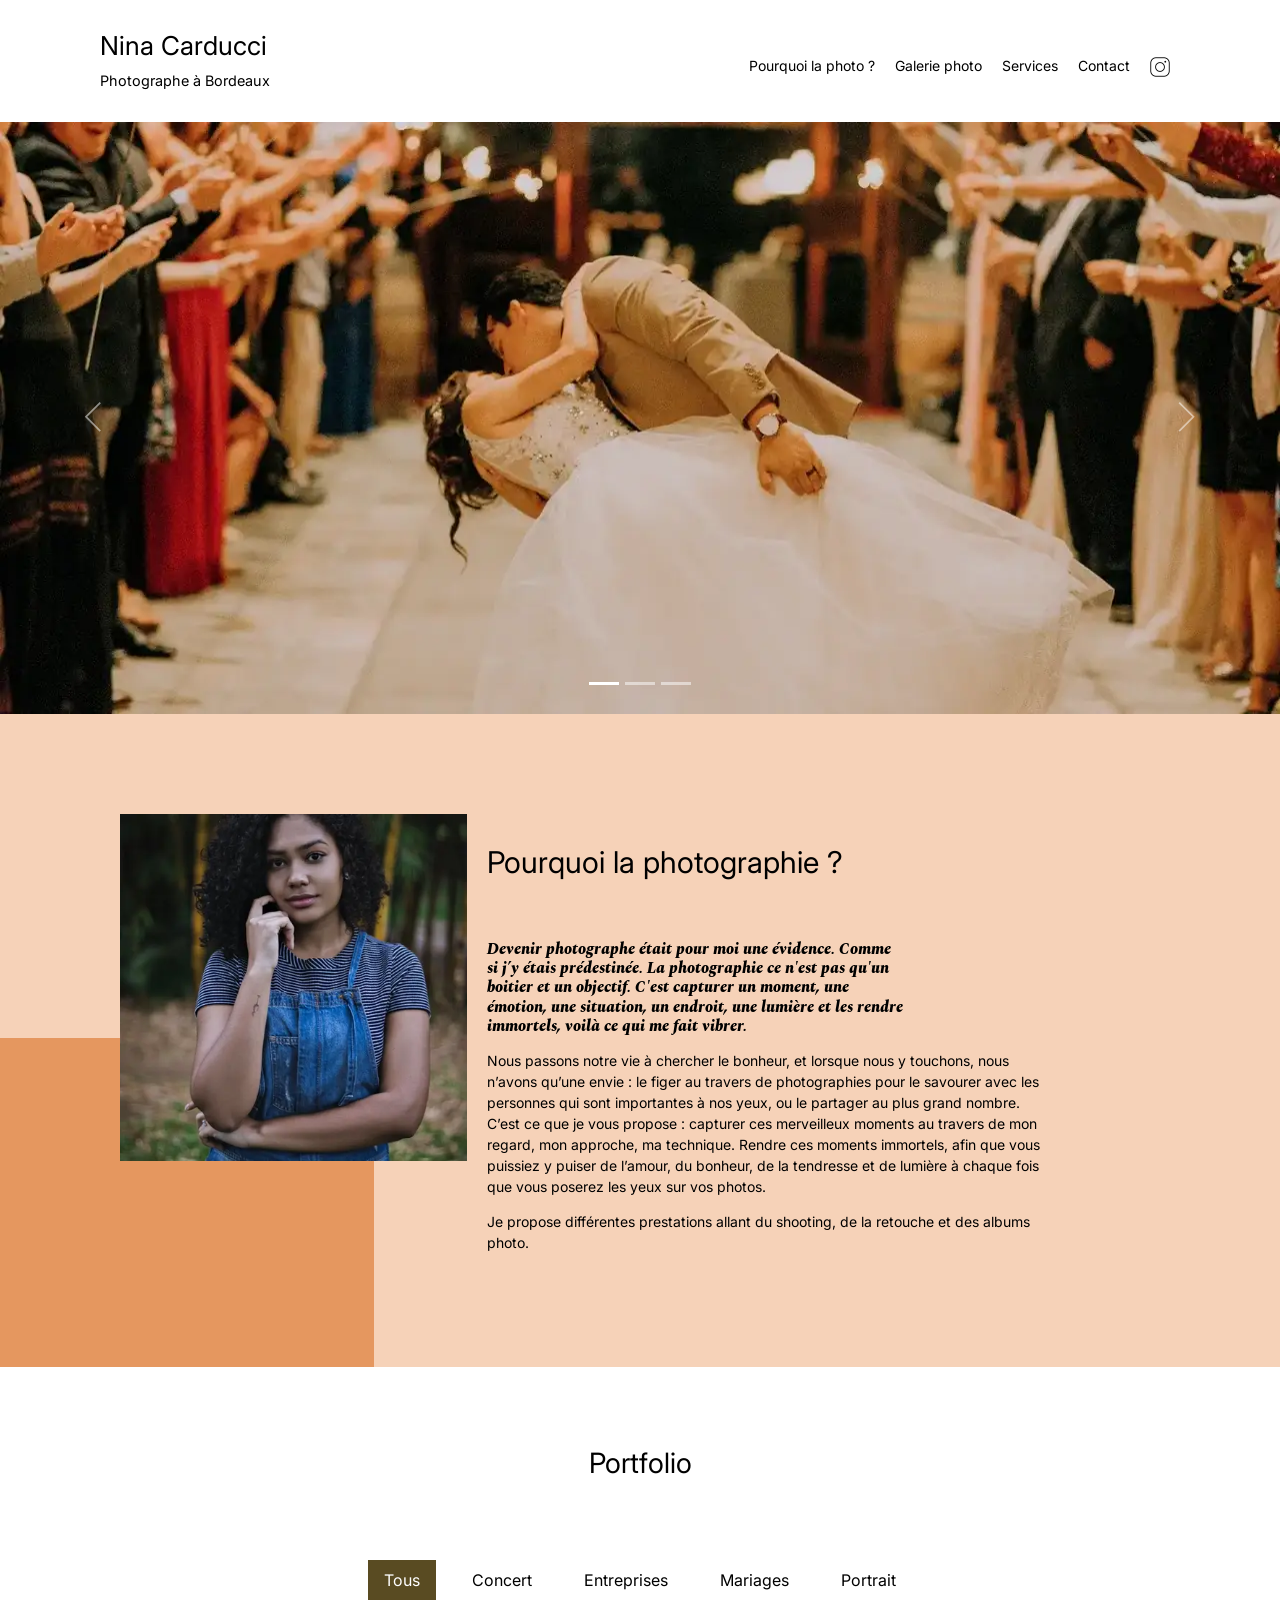
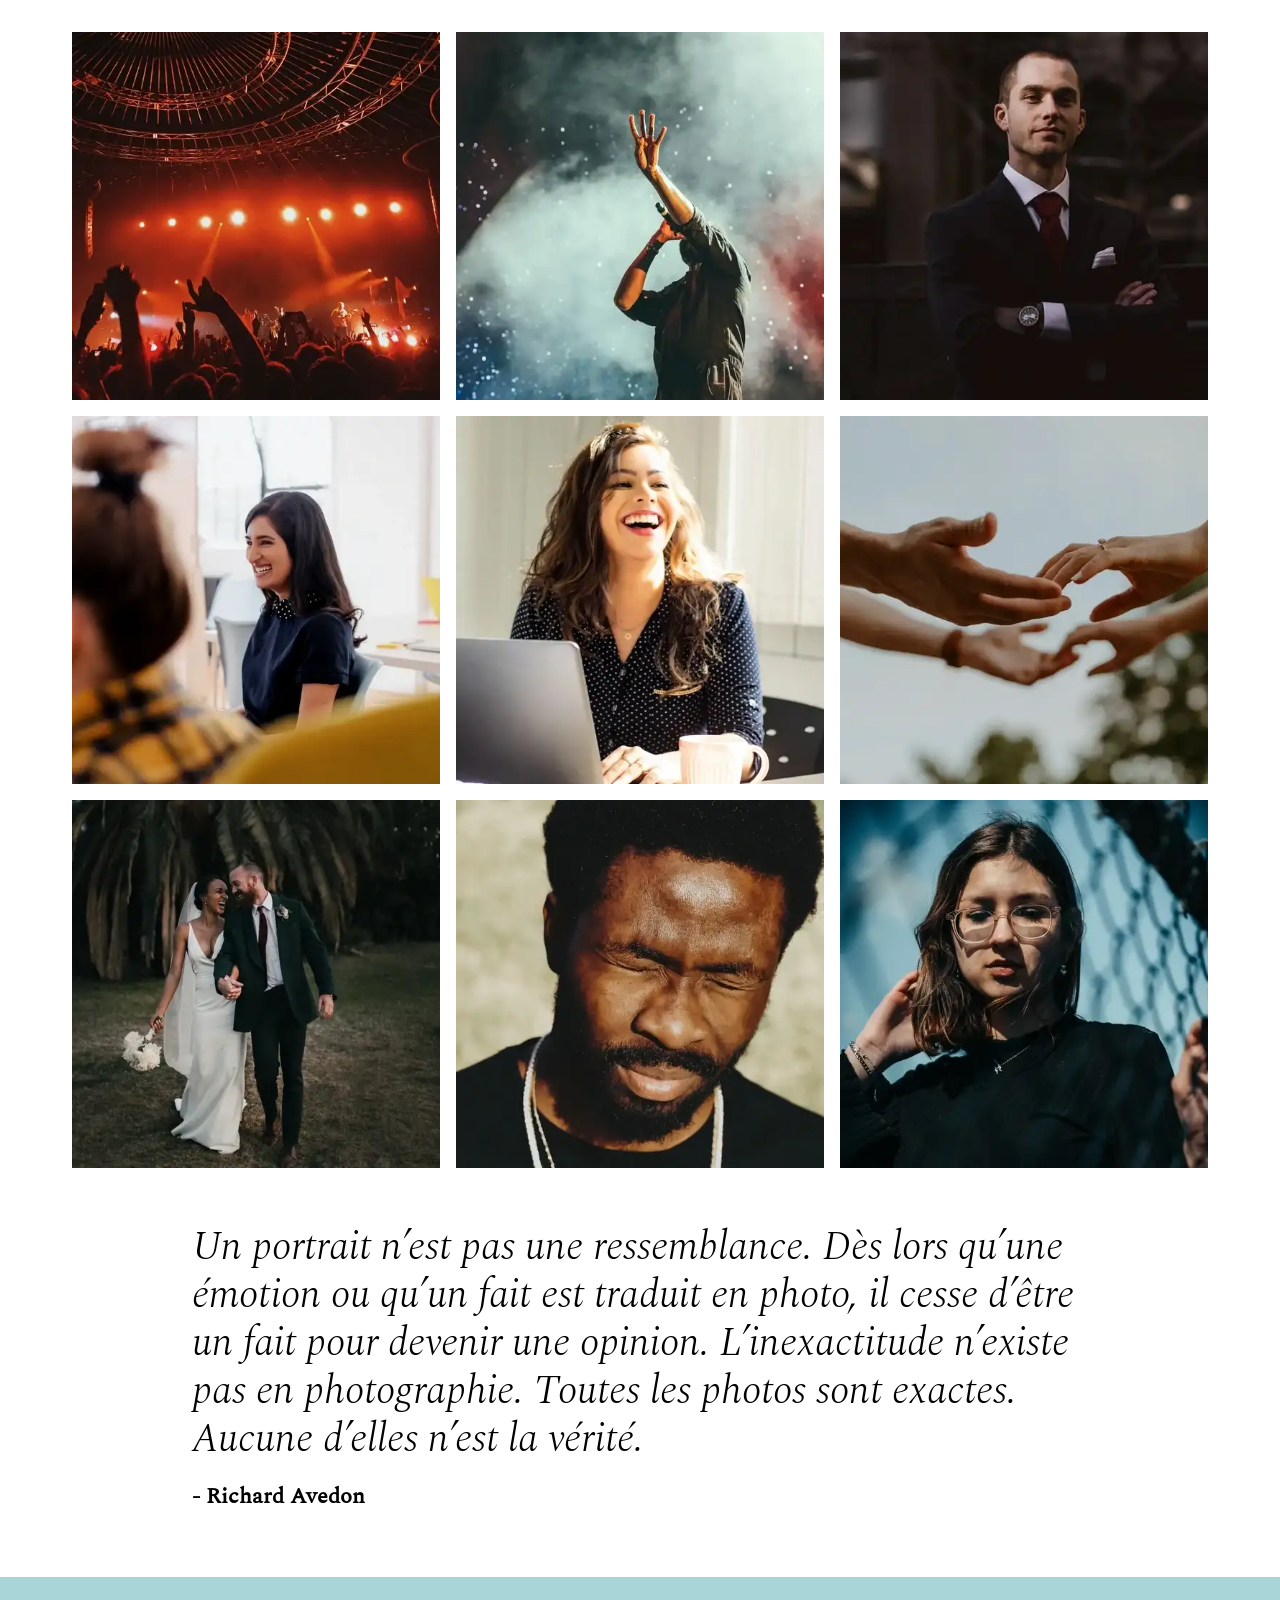
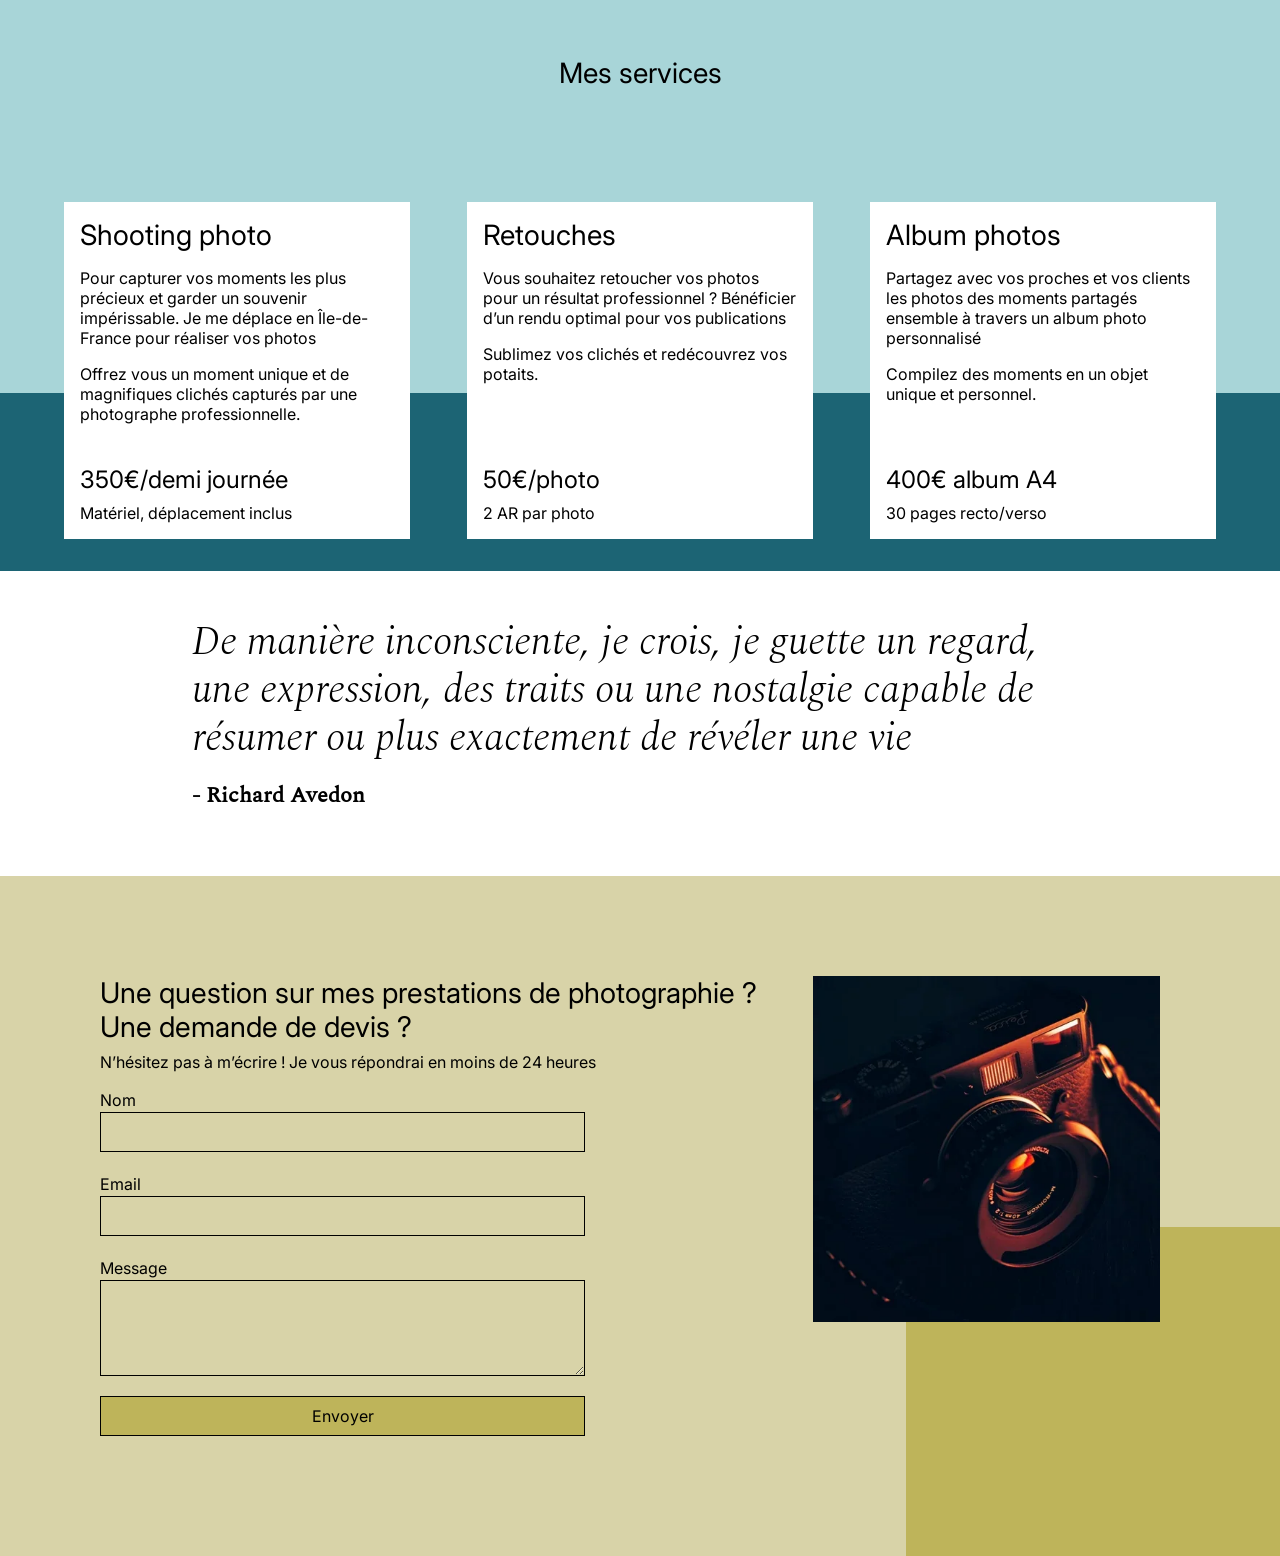
==== commit 371ed41b: "Downloaded and loaded fonts, Optimized images, Minified code, switched json fetch to import, optimiz" ====
--- a/index.html
+++ b/index.html
@@ -4,11 +4,12 @@
 	<meta name="viewport" content="width=device-width, initial-scale=1.0">
 	<meta charset="UTF-8">
 	<meta name="description" content="Site de la photographe Nina Carducci qui propose des shootings, de la retouche et des albums photo.">
-	<link rel="stylesheet" href="./assets/gfont.css">
-	<link rel="stylesheet" href="./assets/style.css">
-	<script type="module" src="./assets/scripts.js"></script>
-	<script type="module" src="./assets/carousel.js"></script>
-	<script type="module" src="./assets/gallery.js"></script>
+	<link rel="preload" href="./assets/style.min.css" as="style" onload="this.onload=null;this.rel='stylesheet'">
+	<link rel="preload" href="./assets/gfont.min.css" as="style" onload="this.onload=null;this.rel='stylesheet'">
+	<link rel="preload" href="./assets/fonts/gfonts/Inter.woff2" as="font" type="font/woff2" crossorigin>
+	<script type="module" src="./assets/scripts.min.js" defer></script>
+	<script type="module" src="./assets/carousel.min.js" defer></script>
+	<script type="module" src="./assets/gallery.min.js" defer></script>
 	<title>Nina Carducci - Photographe</title>
 
 	<!-- Facebook meta tags -->
--- a/assets/style.min.css
+++ b/assets/style.min.css
@@ -0,0 +1 @@
+.sr-only{position:absolute;width:1px;height:1px;padding:0;margin:-1px;overflow:hidden;clip:rect(0,0,0,0);white-space:nowrap;border-width:0}.hidden{display:none!important}h4{margin-top:0;margin-bottom:.5rem;font-weight:500;line-height:1.2}p{display:block;margin-block-start:1em;margin-block-end:1em;margin-inline-start:0;margin-inline-end:0;unicode-bidi:isolate}*{font-family:Inter;font-style:normal;box-sizing:border-box;scroll-behavior:smooth}#subtitle{font-size:.9rem}body{max-width:1920px;margin:auto}blockquote,figure{margin:0 0 1rem}.pointer{cursor:pointer}.differed-img{visibility:hidden}header{background-color:#fff;position:sticky;top:0;z-index:1000;display:flex;justify-content:space-between;padding-inline:100px;padding-block:30px;align-items:center}header .name{font-size:26px;font-weight:500;margin:0}.nav ul{display:flex;list-style-type:none;font-size:14px;margin-bottom:0}.nav li{padding-inline:10px}.nav a{text-decoration:none;color:#000}.social-link img{width:20px}.carousel{position:relative}.carousel-inner{display:flex;overflow:hidden}.carousel-item{display:flex;width:100%}.carousel-item img{width:100%}.carousel-indicators{position:absolute;left:50%;bottom:10px;z-index:1;transform:translateX(-50%);margin-bottom:1rem}.carousel-indicators button{border-radius:0;border:0;width:30px;height:3px;margin-left:3px;margin-right:3px;opacity:50%;background:#fff}.carousel-indicators button.active{opacity:100%}button[class^=carousel-control]{position:absolute;top:0;height:100%;width:15%;background:0 0;border:0;color:#fff;opacity:50%}button[class^=carousel-control]>img{width:3.5rem;height:3.5rem;pointer-events:none;filter:invert(1)}.carousel-control-prev{left:0}.carousel-control-next{right:0}#about{display:flex;background-color:#f6d2b8;padding-inline:100px;padding-block:100px;position:relative}#about .picture::before{content:' ';background-color:#e5975f;width:374px;height:329px;position:absolute;bottom:0;left:0;z-index:-1}.picture{max-width:95%;aspect-ratio:1;position:unset;flex:1;margin:0 20px;z-index:0}.picture img{width:100%}#about-me{flex:2}.about-me__title{margin-top:1em;margin-bottom:60px;font-size:30px;font-weight:500}.about-me__introduction{font-family:Spectral;font-weight:800;font-style:italic;width:60%;font-size:1rem;margin:0;margin-bottom:.5rem;line-height:1.2}#about-me p{width:80%;font-size:14px;line-height:1.5}.title{text-align:center;padding-block:2em;font-size:1.75rem;font-weight:500;z-index:1}#categories,#categories button{height:40px}#categories{display:flex;justify-content:center;align-items:center;gap:20px;flex-wrap:wrap;margin-top:1.5rem;margin-bottom:1.5rem;height:fit-content}#categories button{background:0 0;border:0;border-radius:0;color:#000;padding:.5rem 1rem;transition:color .15s ease-in-out,background-color .15s ease-in-out,border-color .15s ease-in-out;font-size:1rem;font-weight:400;line-height:1.5;cursor:pointer}#categories button.active{background:#594b22;color:#fff;cursor:default}#image-viewer{display:flex;justify-content:center;align-items:center;position:fixed;width:100%;height:100%;top:0;left:0;background:#000000b7;z-index:9999}#image-viewer button{display:flex;justify-content:center;align-items:center;width:40px;height:40px;border:0;border-radius:0;color:#000}#image-viewer button img{height:30px;pointer-events:none}#image-viewer button.previous{position:absolute;top:50%;left:5px;transform:translateY(-50%)}#image-viewer button.next{position:absolute;top:50%;right:5px;transform:translateY(-50%)}#image-viewer>img{max-width:80%;max-height:80%}.gallery .nav{justify-content:center}.gallery{display:flex;flex-wrap:wrap;justify-content:center}.gallery img{width:30%;aspect-ratio:1;object-fit:cover;padding:.5em;cursor:pointer}.quote{font-family:Spectral;font-style:italic;width:70%;margin:auto;padding-block:3em}.quote__text{font-family:Spectral;font-style:italic;font-weight:300;font-size:calc(1.375rem + 1.5vw);margin:0;margin-bottom:.5rem;line-height:1.2}.quote__author{font-family:Spectral;font-weight:800;font-size:22px}#services{display:flex;flex-direction:column;align-items:center;margin:auto;background-color:#a8d5d8;position:relative}#services::before{content:' ';background-color:#1c6474;position:absolute;width:100%;height:30%;bottom:0;left:0;z-index:0}#services .container{justify-content:space-between;display:flex;padding:2rem 4rem;max-width:1425px}.service__title{font-size:1.75rem;font-weight:500;margin:0}.service{background-color:#fff;max-width:390px;width:30%;height:337px;padding:1em;display:flex;flex-direction:column;justify-content:space-between;z-index:1}.service__price h4{font-size:1.5rem}#contact{margin:auto;background-color:#d8d3a8;position:relative;padding-inline:100px;padding-block:100px}#contact .container{display:flex}.picture.right::before{content:' ';background-color:#beb45a;width:374px;height:329px;position:absolute;bottom:0;right:0;z-index:-1}.form-container{flex:2}.form-container h2{font-size:calc(1.3rem + .6vw);margin-top:0;margin-bottom:.5rem;font-weight:500;line-height:1.2}.form-container p{margin-top:0;margin-bottom:1rem}form{display:flex;flex-direction:column;width:70%;align-items:flex-start}form label{line-height:1.5}form input{width:100%;background-color:transparent;border:solid 1px;height:2.5em;margin:0;margin-bottom:20px;padding:1px 0;font-family:inherit;font-size:inherit;line-height:inherit}form textarea{width:100%;background-color:transparent;border:solid 1px;height:5em;line-height:2.5em;font-size:1.2em;margin-bottom:20px}input[type=submit]{background-color:#beb45a;padding:.5em 1em}@media (min-width:1200px){.quote__text{font-size:2.5rem}.h4,h4{font-size:1.5rem}}@media all and (max-width:1180px){#about,#contact .container{align-items:center}.about-me__title{margin-top:0;margin-bottom:1em}#about-me h3,#about-me p{width:100%}}@media all and (max-width:1000px){#about{flex-direction:column}#about .picture::before{width:100%;height:30%;position:absolute;bottom:auto;top:0;left:0;z-index:-1}.about-me__title{text-align:center;margin-top:1em}#services .container{flex-direction:column;gap:4rem}.service{width:100%;max-width:100%;height:auto}.service__description{margin-bottom:1em}#services::before{width:30%;height:100%;bottom:0;right:0;left:auto;z-index:0}#contact .container{flex-direction:column}#contact .picture.right{margin-top:1em}.picture.right::before{width:100%;height:30%;position:absolute;bottom:0;right:0;z-index:-1}}@media all and (max-width:768px){.gallery img{width:42%}}@media all and (max-width:576px){.gallery img{width:99%}.service__title{font-size:1.5rem}}@media all and (max-width:650px){header{flex-direction:column;padding-inline:0}header .nav,header .nav ul{width:100%;padding:0}header .nav li{flex:1;padding-block:1em;text-align:center}#about .picture::before,.picture.right::before{height:150px}#services .container{align-items:center}.service{max-width:90%}#about,#contact{padding-inline:2em;padding-block:2em}form{width:100%}}
--- a/assets/gfont.min.css
+++ b/assets/gfont.min.css
@@ -0,0 +1 @@
+@font-face{font-family:Inter;font-style:normal;font-weight:400;font-display:swap;src:url("fonts/gfonts/Inter.woff2") format('woff2')}@font-face{font-family:Spectral;font-style:italic;font-weight:300;font-display:swap;src:url("fonts/gfonts/Spectral-LightItalic.woff2") format('woff2')}@font-face{font-family:Spectral;font-style:italic;font-weight:400;font-display:swap;src:url("fonts/gfonts/Spectral-Italic.woff2") format('woff2')}@font-face{font-family:Spectral;font-style:italic;font-weight:800;font-display:swap;src:url("fonts/gfonts/Spectral-ExtraBoldItalic.woff2") format('woff2')}@font-face{font-family:Spectral;font-style:normal;font-weight:400;font-display:swap;src:url("fonts/gfonts/Spectral-Regular.woff2") format('woff2')}
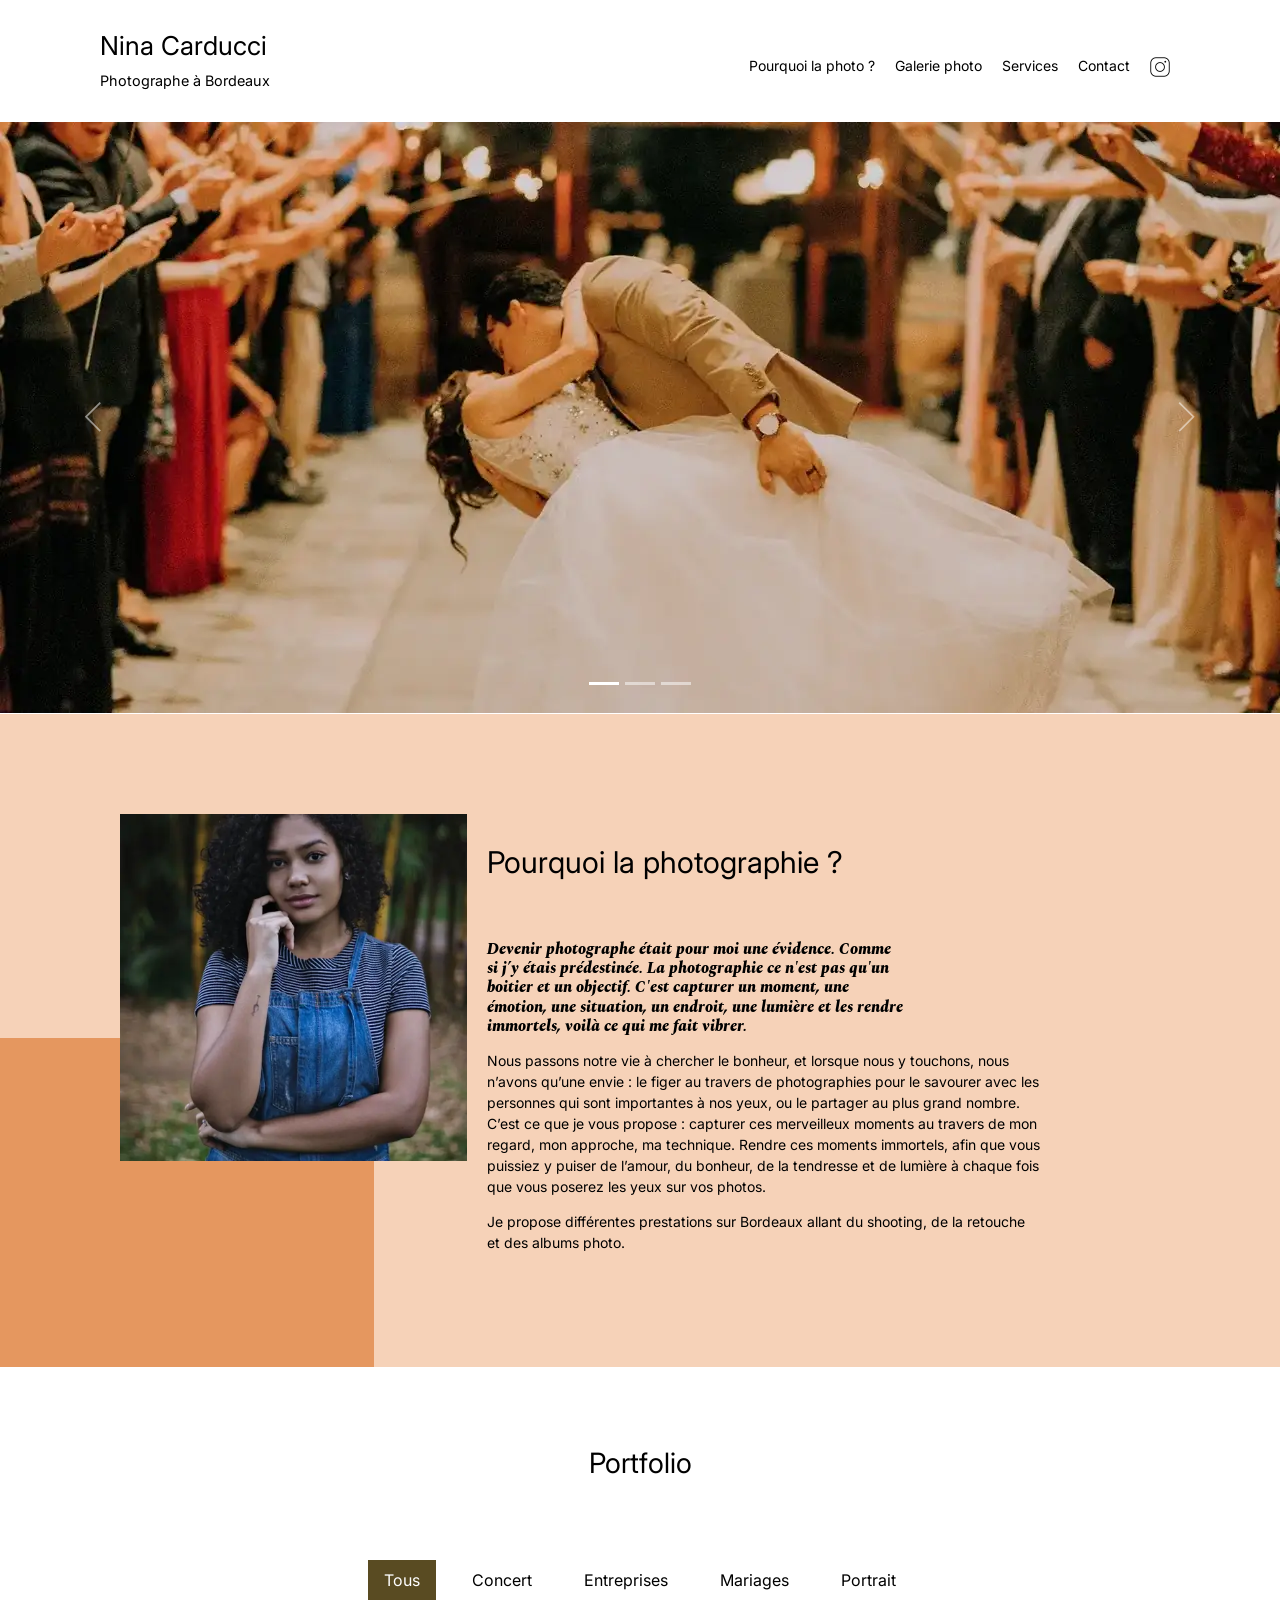
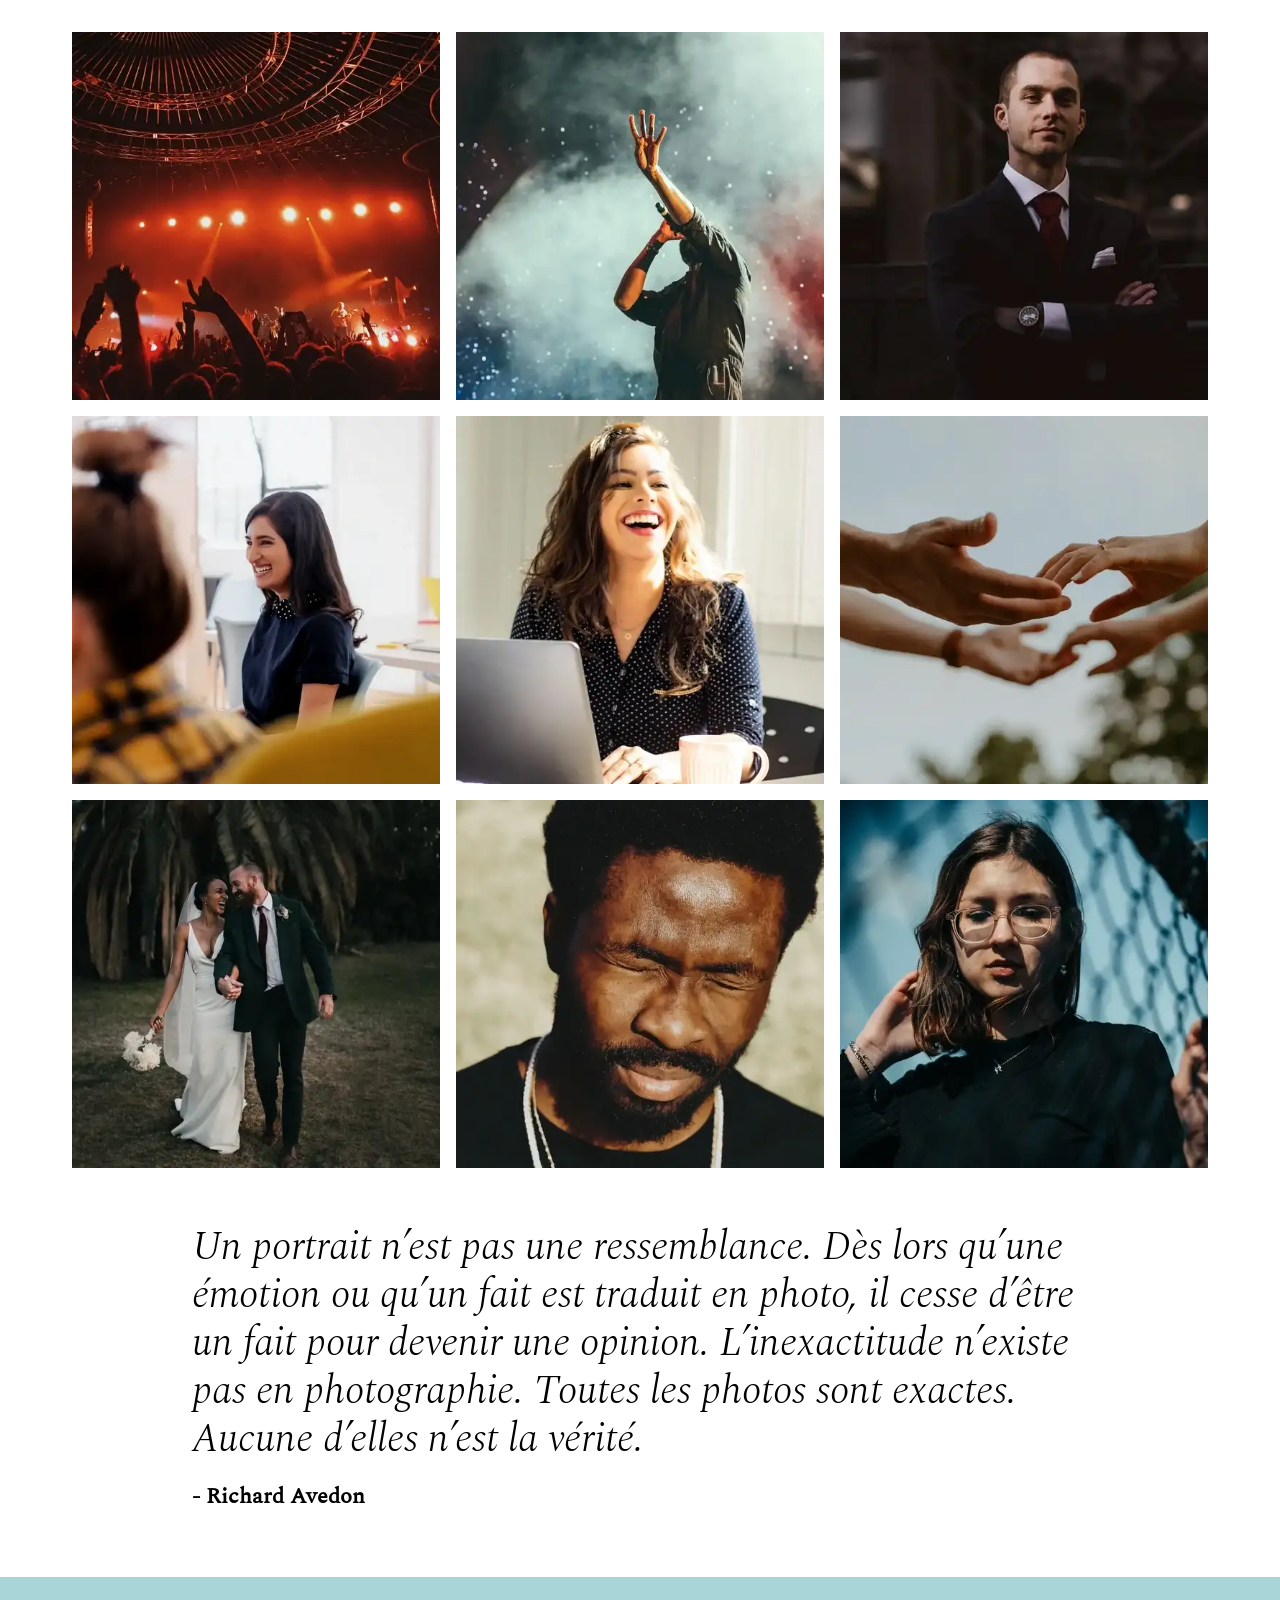
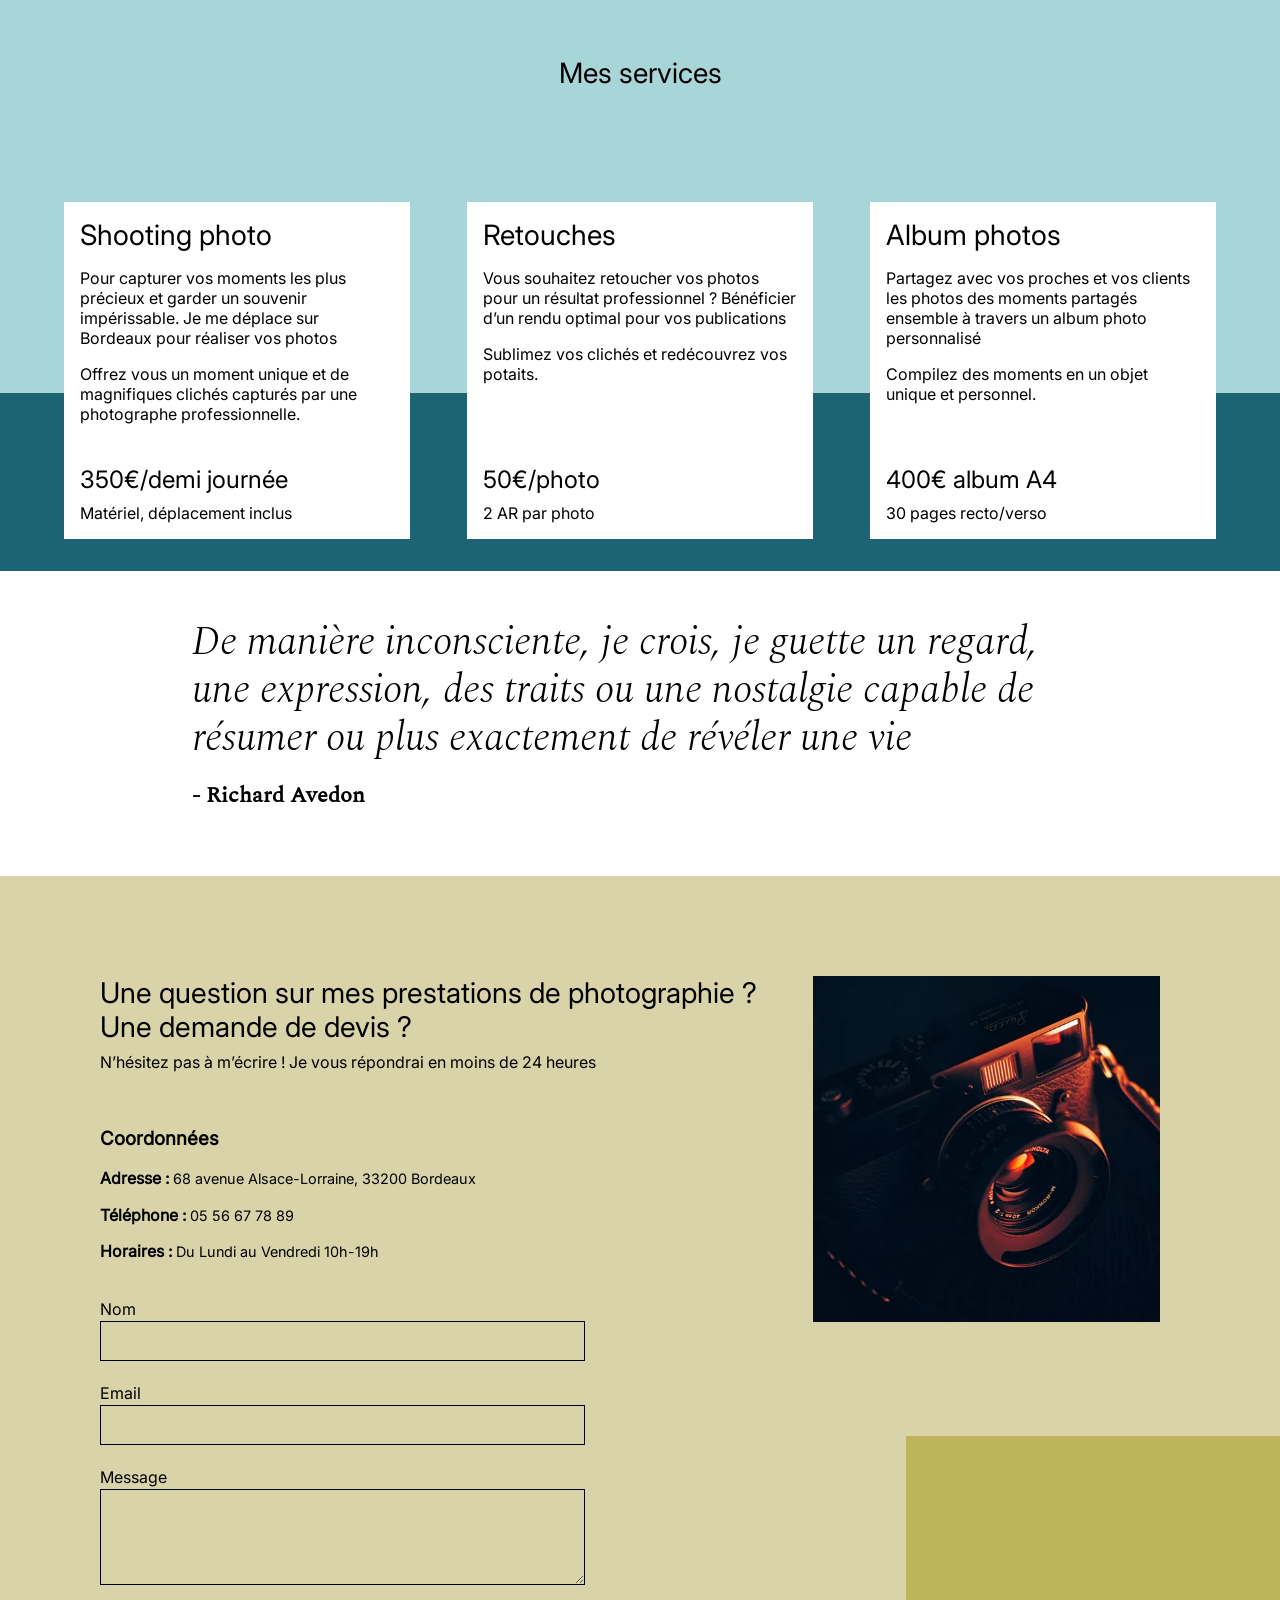
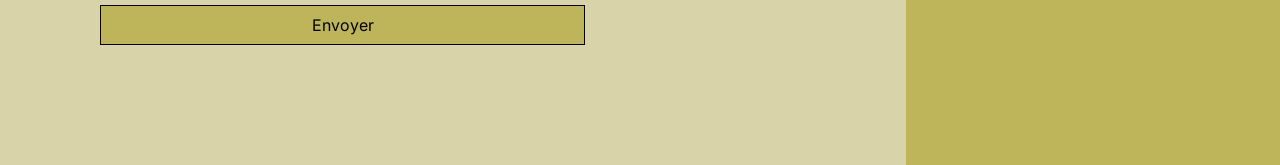
==== commit e07b9402: "Passed W3C validator" ====
--- a/index.html
+++ b/index.html
@@ -7,9 +7,9 @@
 	<link rel="preload" href="./assets/style.min.css" as="style" onload="this.onload=null;this.rel='stylesheet'">
 	<link rel="preload" href="./assets/gfont.min.css" as="style" onload="this.onload=null;this.rel='stylesheet'">
 	<link rel="preload" href="./assets/fonts/gfonts/Inter.woff2" as="font" type="font/woff2" crossorigin>
-	<script type="module" src="./assets/scripts.min.js" defer></script>
-	<script type="module" src="./assets/carousel.min.js" defer></script>
-	<script type="module" src="./assets/gallery.min.js" defer></script>
+	<script type="module" src="./assets/scripts.min.js"></script>
+	<script type="module" src="./assets/carousel.min.js"></script>
+	<script type="module" src="./assets/gallery.min.js"></script>
 	<title>Nina Carducci - Photographe</title>
 
 	<!-- Facebook meta tags -->
@@ -153,14 +153,19 @@
 		<div class="carousel-indicators"></div>
 		<div class="carousel-inner">
 			<img src="./assets/images/slider/slide1.webp"
-			srcset="./assets/images/slider/640/slide1.webp 640w, ./assets/images/slider/960/slide1.webp 960w, ./assets/images/slider/1280/slide1.webp 1280w, ./assets/images/slider/slide1.webp 1900w"
-			class="carousel-item active" fetchpriority=high alt="Image de slide 1">
+				srcset="./assets/images/slider/640/slide1.webp 640w, ./assets/images/slider/960/slide1.webp 960w, ./assets/images/slider/1280/slide1.webp 1280w, ./assets/images/slider/slide1.webp 1900w"
+				sizes="100vw" class="carousel-item active"
+				fetchpriority="high" alt="Image de slide 1">
+			
 			<img src="./assets/images/slider/slide2.webp"
-			srcset="./assets/images/slider/640/slide2.webp 640w, ./assets/images/slider/960/slide2.webp 960w, ./assets/images/slider/1280/slide2.webp 1280w, ./assets/images/slider/slide2.webp 1900w"
-			class="carousel-item" fetchpriority=high alt="Image de slide 2">
+				srcset="./assets/images/slider/640/slide2.webp 640w, ./assets/images/slider/960/slide2.webp 960w, ./assets/images/slider/1280/slide2.webp 1280w, ./assets/images/slider/slide2.webp 1900w"
+				sizes="100vw" class="carousel-item" fetchpriority="high"
+				alt="Image de slide 2">
+			
 			<img src="./assets/images/slider/slide3.webp"
-			srcset="./assets/images/slider/640/slide3.webp 640w, ./assets/images/slider/960/slide3.webp 960w, ./assets/images/slider/1280/slide3.webp 1280w, ./assets/images/slider/slide3.webp 1900w"
-			class="carousel-item" fetchpriority=high alt="Image de slide 3">
+				srcset="./assets/images/slider/640/slide3.webp 640w, ./assets/images/slider/960/slide3.webp 960w, ./assets/images/slider/1280/slide3.webp 1280w, ./assets/images/slider/slide3.webp 1900w"
+				sizes="100vw" class="carousel-item" fetchpriority="high"
+				alt="Image de slide 3">
 		</div>
 		<button class="carousel-control-prev pointer" type="button">
 			<img src="assets/icons/chevron_left.svg" alt="Précédent">
@@ -171,15 +176,16 @@
 	</section>
 	<section id="about">
 		<div class="picture">
-			<img srcset="./assets/images/nina-1000w.webp 1000w, ./assets/images/nina-1216w.webp 1216w, ./assets/images/nina-1550w.webp 1550w"
-			alt="Photo de Nina">
+			<img src="./assets/images/nina-1550w.webp"
+			srcset="./assets/images/nina-1000w.webp 1000w, ./assets/images/nina-1216w.webp 1216w, ./assets/images/nina-1550w.webp 1550w"
+			sizes="1000px" alt="Photo de Nina">
 		</div>
 		<div id="about-me">
 			<h2 class="about-me__title">Pourquoi la photographie ?</h2>
 			<h3 class="about-me__introduction">Devenir photographe était pour moi une évidence. Comme si j’y étais prédestinée. La photographie ce n'est pas qu'un boitier et un objectif. C'est capturer un moment, une émotion, une situation, un endroit, une lumière et les rendre immortels, voilà ce qui me fait vibrer.</h3>
 			<p>Nous passons notre vie à chercher le bonheur, et lorsque nous y touchons, nous n’avons qu’une envie : le figer au travers de photographies pour le savourer avec les personnes qui sont importantes à nos yeux, ou le partager au plus grand nombre.
 				C’est ce que je vous propose : capturer ces merveilleux moments au travers de mon regard, mon approche, ma technique. Rendre ces moments immortels, afin que vous puissiez y puiser de l’amour, du bonheur, de la tendresse et de lumière à chaque fois que vous poserez les yeux sur vos photos.</p>
-			<p>Je propose différentes prestations allant du shooting, de la retouche et des albums photo.</p>
+			<p>Je propose différentes prestations sur Bordeaux allant du shooting, de la retouche et des albums photo.</p>
 		</div>
 	</section>
 	<section id="gallery">
@@ -206,7 +212,7 @@
 			<div class="service">
 				<div class="service__description">
 					<h3 class="service__title">Shooting photo</h3>
-					<p>Pour capturer vos moments les plus précieux et garder un souvenir impérissable. Je me déplace en Île-de-France pour réaliser vos photos</p>
+					<p>Pour capturer vos moments les plus précieux et garder un souvenir impérissable. Je me déplace sur Bordeaux pour réaliser vos photos</p>
 					<p>Offrez vous un moment unique et de magnifiques clichés capturés par une photographe professionnelle.</p>
 				</div>
 				<div class="service__price">
@@ -253,6 +259,14 @@
 			<div class="form-container">
 				<h2>Une question sur mes prestations de photographie ?<br>Une demande de devis ?</h2>
 				<p> N’hésitez pas à m’écrire ! Je vous répondrai en moins de 24 heures</p>
+				<br>
+				<div class="coordonnees">
+					<h3>Coordonnées</h3>
+					<div class="coordonnees-line"><h4>Adresse :</h4>&nbsp;<p>68 avenue Alsace-Lorraine, 33200 Bordeaux</p></div>
+					<div class="coordonnees-line"><h4>Téléphone :</h4>&nbsp;<p>05 56 67 78 89</p></div>
+					<div class="coordonnees-line"><h4>Horaires :</h4>&nbsp;<p>Du Lundi au Vendredi 10h-19h</p></div>
+				</div>
+				<br>
 				<form action="#" method="post">
 					<label for="nom">Nom</label>
 					<input type="text" name="nom" id="nom">
@@ -264,8 +278,9 @@
 				</form>
 			</div>
 			<div class="picture right">
-				<img srcset="./assets/images/camera-1000w.webp 1000w, ./assets/images/camera-1216w.webp 1216w, ./assets/images/camera-1550w.webp 1550w"
-				alt="Appareil photo">
+				<img src="./assets/images/camera-1550w.webp"
+				srcset="./assets/images/camera-1000w.webp 1000w, ./assets/images/camera-1216w.webp 1216w, ./assets/images/camera-1550w.webp 1550w"
+				sizes="1000px" alt="Appareil photo">
 			</div>
 		</div>
 	</section>
--- a/assets/style.min.css
+++ b/assets/style.min.css
@@ -1 +1 @@
-.sr-only{position:absolute;width:1px;height:1px;padding:0;margin:-1px;overflow:hidden;clip:rect(0,0,0,0);white-space:nowrap;border-width:0}.hidden{display:none!important}h4{margin-top:0;margin-bottom:.5rem;font-weight:500;line-height:1.2}p{display:block;margin-block-start:1em;margin-block-end:1em;margin-inline-start:0;margin-inline-end:0;unicode-bidi:isolate}*{font-family:Inter;font-style:normal;box-sizing:border-box;scroll-behavior:smooth}#subtitle{font-size:.9rem}body{max-width:1920px;margin:auto}blockquote,figure{margin:0 0 1rem}.pointer{cursor:pointer}.differed-img{visibility:hidden}header{background-color:#fff;position:sticky;top:0;z-index:1000;display:flex;justify-content:space-between;padding-inline:100px;padding-block:30px;align-items:center}header .name{font-size:26px;font-weight:500;margin:0}.nav ul{display:flex;list-style-type:none;font-size:14px;margin-bottom:0}.nav li{padding-inline:10px}.nav a{text-decoration:none;color:#000}.social-link img{width:20px}.carousel{position:relative}.carousel-inner{display:flex;overflow:hidden}.carousel-item{display:flex;width:100%}.carousel-item img{width:100%}.carousel-indicators{position:absolute;left:50%;bottom:10px;z-index:1;transform:translateX(-50%);margin-bottom:1rem}.carousel-indicators button{border-radius:0;border:0;width:30px;height:3px;margin-left:3px;margin-right:3px;opacity:50%;background:#fff}.carousel-indicators button.active{opacity:100%}button[class^=carousel-control]{position:absolute;top:0;height:100%;width:15%;background:0 0;border:0;color:#fff;opacity:50%}button[class^=carousel-control]>img{width:3.5rem;height:3.5rem;pointer-events:none;filter:invert(1)}.carousel-control-prev{left:0}.carousel-control-next{right:0}#about{display:flex;background-color:#f6d2b8;padding-inline:100px;padding-block:100px;position:relative}#about .picture::before{content:' ';background-color:#e5975f;width:374px;height:329px;position:absolute;bottom:0;left:0;z-index:-1}.picture{max-width:95%;aspect-ratio:1;position:unset;flex:1;margin:0 20px;z-index:0}.picture img{width:100%}#about-me{flex:2}.about-me__title{margin-top:1em;margin-bottom:60px;font-size:30px;font-weight:500}.about-me__introduction{font-family:Spectral;font-weight:800;font-style:italic;width:60%;font-size:1rem;margin:0;margin-bottom:.5rem;line-height:1.2}#about-me p{width:80%;font-size:14px;line-height:1.5}.title{text-align:center;padding-block:2em;font-size:1.75rem;font-weight:500;z-index:1}#categories,#categories button{height:40px}#categories{display:flex;justify-content:center;align-items:center;gap:20px;flex-wrap:wrap;margin-top:1.5rem;margin-bottom:1.5rem;height:fit-content}#categories button{background:0 0;border:0;border-radius:0;color:#000;padding:.5rem 1rem;transition:color .15s ease-in-out,background-color .15s ease-in-out,border-color .15s ease-in-out;font-size:1rem;font-weight:400;line-height:1.5;cursor:pointer}#categories button.active{background:#594b22;color:#fff;cursor:default}#image-viewer{display:flex;justify-content:center;align-items:center;position:fixed;width:100%;height:100%;top:0;left:0;background:#000000b7;z-index:9999}#image-viewer button{display:flex;justify-content:center;align-items:center;width:40px;height:40px;border:0;border-radius:0;color:#000}#image-viewer button img{height:30px;pointer-events:none}#image-viewer button.previous{position:absolute;top:50%;left:5px;transform:translateY(-50%)}#image-viewer button.next{position:absolute;top:50%;right:5px;transform:translateY(-50%)}#image-viewer>img{max-width:80%;max-height:80%}.gallery .nav{justify-content:center}.gallery{display:flex;flex-wrap:wrap;justify-content:center}.gallery img{width:30%;aspect-ratio:1;object-fit:cover;padding:.5em;cursor:pointer}.quote{font-family:Spectral;font-style:italic;width:70%;margin:auto;padding-block:3em}.quote__text{font-family:Spectral;font-style:italic;font-weight:300;font-size:calc(1.375rem + 1.5vw);margin:0;margin-bottom:.5rem;line-height:1.2}.quote__author{font-family:Spectral;font-weight:800;font-size:22px}#services{display:flex;flex-direction:column;align-items:center;margin:auto;background-color:#a8d5d8;position:relative}#services::before{content:' ';background-color:#1c6474;position:absolute;width:100%;height:30%;bottom:0;left:0;z-index:0}#services .container{justify-content:space-between;display:flex;padding:2rem 4rem;max-width:1425px}.service__title{font-size:1.75rem;font-weight:500;margin:0}.service{background-color:#fff;max-width:390px;width:30%;height:337px;padding:1em;display:flex;flex-direction:column;justify-content:space-between;z-index:1}.service__price h4{font-size:1.5rem}#contact{margin:auto;background-color:#d8d3a8;position:relative;padding-inline:100px;padding-block:100px}#contact .container{display:flex}.picture.right::before{content:' ';background-color:#beb45a;width:374px;height:329px;position:absolute;bottom:0;right:0;z-index:-1}.form-container{flex:2}.form-container h2{font-size:calc(1.3rem + .6vw);margin-top:0;margin-bottom:.5rem;font-weight:500;line-height:1.2}.form-container p{margin-top:0;margin-bottom:1rem}form{display:flex;flex-direction:column;width:70%;align-items:flex-start}form label{line-height:1.5}form input{width:100%;background-color:transparent;border:solid 1px;height:2.5em;margin:0;margin-bottom:20px;padding:1px 0;font-family:inherit;font-size:inherit;line-height:inherit}form textarea{width:100%;background-color:transparent;border:solid 1px;height:5em;line-height:2.5em;font-size:1.2em;margin-bottom:20px}input[type=submit]{background-color:#beb45a;padding:.5em 1em}@media (min-width:1200px){.quote__text{font-size:2.5rem}.h4,h4{font-size:1.5rem}}@media all and (max-width:1180px){#about,#contact .container{align-items:center}.about-me__title{margin-top:0;margin-bottom:1em}#about-me h3,#about-me p{width:100%}}@media all and (max-width:1000px){#about{flex-direction:column}#about .picture::before{width:100%;height:30%;position:absolute;bottom:auto;top:0;left:0;z-index:-1}.about-me__title{text-align:center;margin-top:1em}#services .container{flex-direction:column;gap:4rem}.service{width:100%;max-width:100%;height:auto}.service__description{margin-bottom:1em}#services::before{width:30%;height:100%;bottom:0;right:0;left:auto;z-index:0}#contact .container{flex-direction:column}#contact .picture.right{margin-top:1em}.picture.right::before{width:100%;height:30%;position:absolute;bottom:0;right:0;z-index:-1}}@media all and (max-width:768px){.gallery img{width:42%}}@media all and (max-width:576px){.gallery img{width:99%}.service__title{font-size:1.5rem}}@media all and (max-width:650px){header{flex-direction:column;padding-inline:0}header .nav,header .nav ul{width:100%;padding:0}header .nav li{flex:1;padding-block:1em;text-align:center}#about .picture::before,.picture.right::before{height:150px}#services .container{align-items:center}.service{max-width:90%}#about,#contact{padding-inline:2em;padding-block:2em}form{width:100%}}+.sr-only{position:absolute;width:1px;height:1px;padding:0;margin:-1px;overflow:hidden;clip:rect(0,0,0,0);white-space:nowrap;border-width:0}.hidden{display:none!important}h4{margin-top:0;margin-bottom:.5rem;font-weight:500;line-height:1.2}p{display:block;margin-block-start:1em;margin-block-end:1em;margin-inline-start:0;margin-inline-end:0;unicode-bidi:isolate}*{font-family:Inter;font-style:normal;box-sizing:border-box;scroll-behavior:smooth}#subtitle{font-size:.9rem}body{max-width:1920px;margin:auto}blockquote,figure{margin:0 0 1rem}.pointer{cursor:pointer}.differed-img{visibility:hidden}header{background-color:#fff;position:sticky;top:0;z-index:1000;display:flex;justify-content:space-between;padding-inline:100px;padding-block:30px;align-items:center}header .name{font-size:26px;font-weight:500;margin:0}.nav ul{display:flex;list-style-type:none;font-size:14px;margin-bottom:0}.nav li{padding-inline:10px}.nav a{text-decoration:none;color:#000}.social-link img{width:20px}.carousel{position:relative}.carousel-inner{display:flex;overflow:hidden}.carousel-item{display:flex;width:100%;height:100%}.carousel-item img{width:100%}.carousel-indicators{position:absolute;left:50%;bottom:10px;z-index:1;transform:translateX(-50%);margin-bottom:1rem}.carousel-indicators button{border-radius:0;border:0;width:30px;height:3px;margin-left:3px;margin-right:3px;opacity:50%;background:#fff}.carousel-indicators button.active{opacity:100%}button[class^=carousel-control]{position:absolute;top:0;height:100%;width:15%;background:0 0;border:0;color:#fff;opacity:50%}button[class^=carousel-control]>img{width:3.5rem;height:3.5rem;pointer-events:none;filter:invert(1)}.carousel-control-prev{left:0}.carousel-control-next{right:0}#about{display:flex;background-color:#f6d2b8;padding-inline:100px;padding-block:100px;position:relative}#about .picture::before{content:' ';background-color:#e5975f;width:374px;height:329px;position:absolute;bottom:0;left:0;z-index:-1}.picture{max-width:95%;aspect-ratio:1;position:unset;flex:1;margin:0 20px;z-index:0}.picture img{width:100%}#about-me{flex:2}.about-me__title{margin-top:1em;margin-bottom:60px;font-size:30px;font-weight:500}.about-me__introduction{font-family:Spectral;font-weight:800;font-style:italic;width:60%;font-size:1rem;margin:0;margin-bottom:.5rem;line-height:1.2}#about-me p{width:80%;font-size:14px;line-height:1.5}.title{text-align:center;padding-block:2em;font-size:1.75rem;font-weight:500;z-index:1}#categories,#categories button{height:40px}#categories{display:flex;justify-content:center;align-items:center;gap:20px;flex-wrap:wrap;margin-top:1.5rem;margin-bottom:1.5rem;height:fit-content}#categories button{background:0 0;border:0;border-radius:0;color:#000;padding:.5rem 1rem;transition:color .15s ease-in-out,background-color .15s ease-in-out,border-color .15s ease-in-out;font-size:1rem;font-weight:400;line-height:1.5;cursor:pointer}#categories button.active{background:#594b22;color:#fff;cursor:default}#image-viewer{display:flex;justify-content:center;align-items:center;position:fixed;width:100%;height:100%;top:0;left:0;background:#000000b7;z-index:9999}#image-viewer button{display:flex;justify-content:center;align-items:center;width:40px;height:40px;border:0;border-radius:0;color:#000}#image-viewer button img{height:30px;pointer-events:none}#image-viewer button.previous{position:absolute;top:50%;left:5px;transform:translateY(-50%)}#image-viewer button.next{position:absolute;top:50%;right:5px;transform:translateY(-50%)}#image-viewer>img{max-width:80%;max-height:80%;outline:solid 15px white}.gallery .nav{justify-content:center}.gallery{display:flex;flex-wrap:wrap;justify-content:center}.gallery img{width:30%;aspect-ratio:1;object-fit:cover;padding:.5em;cursor:pointer}.quote{font-family:Spectral;font-style:italic;width:70%;margin:auto;padding-block:3em}.quote__text{font-family:Spectral;font-style:italic;font-weight:300;font-size:calc(1.375rem + 1.5vw);margin:0;margin-bottom:.5rem;line-height:1.2}.quote__author{font-family:Spectral;font-weight:800;font-size:22px}#services{display:flex;flex-direction:column;align-items:center;margin:auto;background-color:#a8d5d8;position:relative}#services::before{content:' ';background-color:#1c6474;position:absolute;width:100%;height:30%;bottom:0;left:0;z-index:0}#services .container{justify-content:space-between;display:flex;padding:2rem 4rem;max-width:1425px}.service__title{font-size:1.75rem;font-weight:500;margin:0}.service{background-color:#fff;max-width:390px;width:30%;height:337px;padding:1em;display:flex;flex-direction:column;justify-content:space-between;z-index:1}.service__price h4{font-size:1.5rem}#contact{margin:auto;background-color:#d8d3a8;position:relative;padding-inline:100px;padding-block:100px}#contact .container{display:flex}.picture.right::before{content:' ';background-color:#beb45a;width:374px;height:329px;position:absolute;bottom:0;right:0;z-index:-1}.form-container{flex:2}.form-container h2{font-size:calc(1.3rem + .6vw);margin-top:0;margin-bottom:.5rem;font-weight:500;line-height:1.2}.form-container .coordonnees-line{display:flex;flex-wrap:wrap;align-items:baseline;margin-bottom:1em}.form-container .coordonnees-line p{font-size:.9rem;margin:0}.form-container h4{font-size:1rem;font-weight:800;margin:0}.form-container p{margin-top:0;margin-bottom:1rem}form{display:flex;flex-direction:column;width:70%;align-items:flex-start}form label{line-height:1.5}form input{width:100%;background-color:transparent;border:solid 1px;height:2.5em;margin:0;margin-bottom:20px;padding:1px 0;font-family:inherit;font-size:inherit;line-height:inherit}form textarea{width:100%;background-color:transparent;border:solid 1px;height:5em;line-height:2.5em;font-size:1.2em;margin-bottom:20px}input[type=submit]{background-color:#beb45a;padding:.5em 1em}@media (min-width:1200px){.quote__text{font-size:2.5rem}.h4,h4{font-size:1.5rem}}@media all and (max-width:1180px){#about,#contact .container{align-items:center}.about-me__title{margin-top:0;margin-bottom:1em}#about-me h3,#about-me p{width:100%}}@media all and (max-width:1000px){#about{flex-direction:column}#about .picture::before{width:100%;height:30%;position:absolute;bottom:auto;top:0;left:0;z-index:-1}.about-me__title{text-align:center;margin-top:1em}#services .container{flex-direction:column;gap:4rem}.service{width:100%;max-width:100%;height:auto}.service__description{margin-bottom:1em}#services::before{width:30%;height:100%;bottom:0;right:0;left:auto;z-index:0}#contact .container{flex-direction:column}#contact .picture.right{margin-top:1em}.picture.right::before{width:100%;height:30%;position:absolute;bottom:0;right:0;z-index:-1}}@media all and (max-width:768px){.gallery img{width:42%}}@media all and (max-width:576px){.gallery img{width:99%}.service__title{font-size:1.5rem}}@media all and (max-width:650px){header{flex-direction:column;padding-inline:0}header .nav,header .nav ul{width:100%;padding:0}header .nav li{flex:1;padding-block:1em;text-align:center}#about .picture::before,.picture.right::before{height:150px}#services .container{align-items:center}.service{max-width:90%}#about,#contact{padding-inline:2em;padding-block:2em}form{width:100%}}
